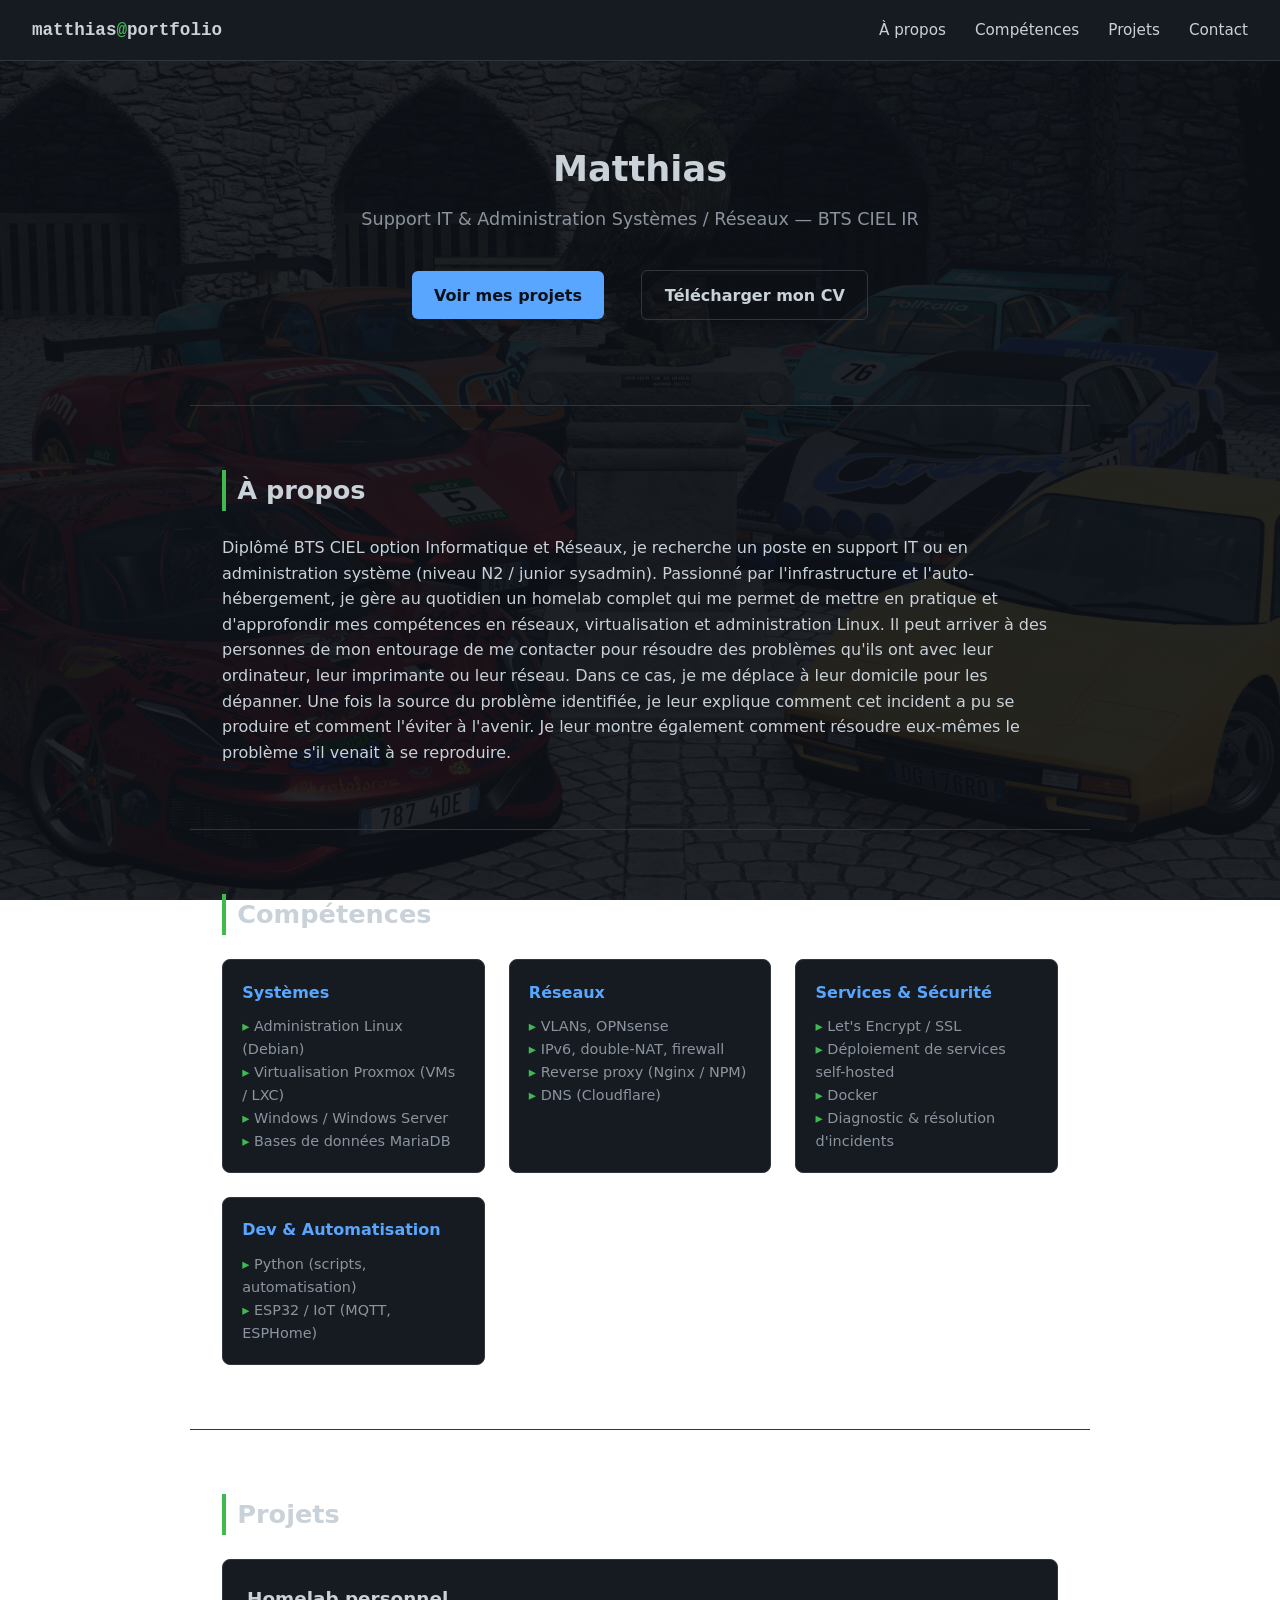
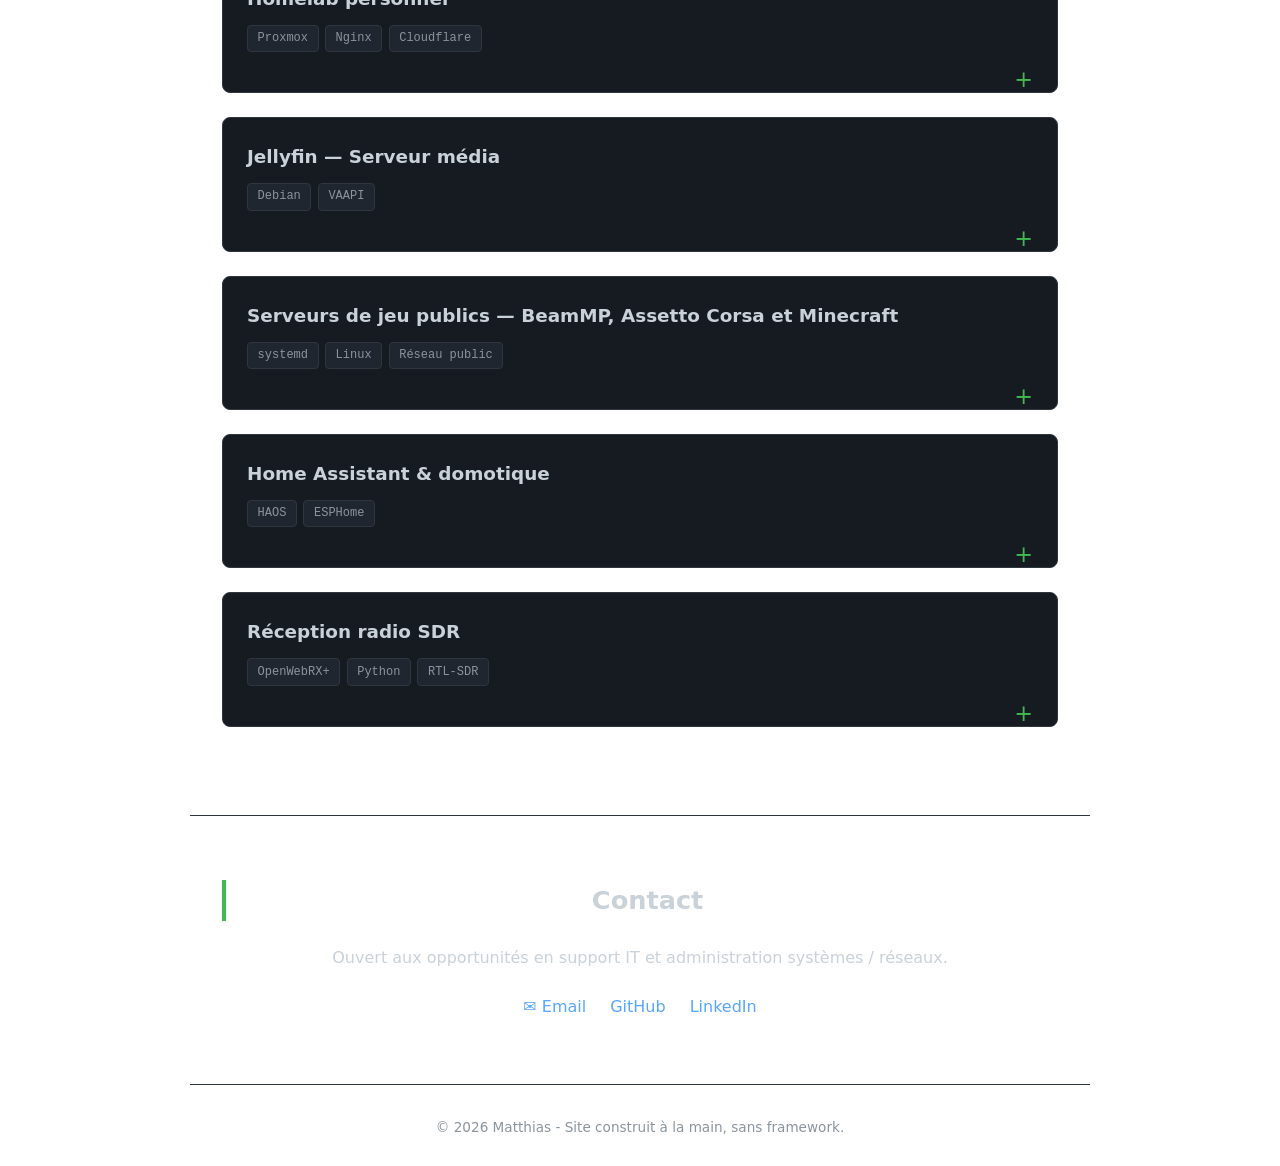
==== index.html @ 05b45f0a "correction et précision" ====
<!DOCTYPE html>
<html lang="fr">
<head>
<meta charset="UTF-8">
<meta name="viewport" content="width=device-width, initial-scale=1.0">
<title>Matthias — Support IT / Administration Systèmes & Réseaux</title>
<!--Lien vers fichier CSS-->
<link rel="stylesheet" href="style.css">
</head>
<body>

<header>
  <div class="logo">matthias<span>@</span>portfolio</div>
  <nav>
    <a href="#about">À propos</a>
    <a href="#skills">Compétences</a>
    <a href="#projects">Projets</a>
    <a href="#contact">Contact</a>
  </nav>
</header>

<section id="hero">
  <h1>Matthias</h1>
  <p class="tagline">Support IT & Administration Systèmes / Réseaux — BTS CIEL IR</p>
  <a href="#projects" class="btn">Voir mes projets</a>
  <a href="CV_Matthias_JEAN_internet.pdf" class="btn secondary">Télécharger mon CV</a>
</section>

<section id="about">
  <h2>À propos</h2>
  <p>
    Diplômé BTS CIEL option Informatique et Réseaux, je recherche un poste en support IT
    ou en administration système (niveau N2 / junior sysadmin). Passionné par l'infrastructure
    et l'auto-hébergement, je gère au quotidien un homelab complet qui me permet de mettre en
    pratique et d'approfondir mes compétences en réseaux, virtualisation et administration Linux.
    Il peut arriver à des personnes de mon entourage de me contacter pour résoudre des problèmes qu'ils ont avec leur ordinateur, leur imprimante ou leur réseau. 
    Dans ce cas, je me déplace à leur domicile pour les dépanner. Une fois la source du problème identifiée, je leur explique comment cet incident a pu se produire et comment l'éviter à l'avenir. Je leur montre également comment résoudre eux-mêmes le problème s'il venait à se reproduire.
  </p>
</section>

<section id="skills">
  <h2>Compétences</h2>
  <div class="skills-grid">
    <div class="skill-card">
      <h3>Systèmes</h3>
      <ul>
        <li>Administration Linux (Debian)</li>
        <li>Virtualisation Proxmox (VMs / LXC)</li>
        <li>Windows / Windows Server</li>
        <li>Bases de données MariaDB</li>
      </ul>
    </div>
    <div class="skill-card">
      <h3>Réseaux</h3>
      <ul>
        <li>VLANs, OPNsense</li>
        <li>IPv6, double-NAT, firewall</li>
        <li>Reverse proxy (Nginx / NPM)</li>
        <li>DNS (Cloudflare)</li>
      </ul>
    </div>
    <div class="skill-card">
      <h3>Services & Sécurité</h3>
      <ul>
        <li>Let's Encrypt / SSL</li>
        <li>Déploiement de services self-hosted</li>
        <li>Docker</li>
        <li>Diagnostic & résolution d'incidents</li>
      </ul>
    </div>
    <div class="skill-card">
      <h3>Dev & Automatisation</h3>
      <ul>
        <li>Python (scripts, automatisation)</li>
        <li>ESP32 / IoT (MQTT, ESPHome)</li>
      </ul>
    </div>
  </div>
</section>

<section id="projects">
  <h2>Projets</h2>

  <details class="project">
    <summary>
      <h3>Homelab personnel</h3>
      <div class="tag-row">
        <span class="tag">Proxmox</span><span class="tag">Nginx</span><span class="tag">Cloudflare</span>
      </div>
    </summary>
    <div class="project-body">
    <p class="desc">
      Infrastructure auto-hébergée sur serveur Proxmox (i7-14700, 64 Go RAM) : une dizaine de services
      (Jellyfin, Nextcloud, Home Assistant et autres) exposés via reverse proxy Nginx avec SSL Let's Encrypt
      via DNS Cloudflare. Réseau segmenté avec OPNsense et VLANs.
    </p>
    <p class="project-more"><strong>En détail :</strong> conception de l'architecture, gestion des VM et conteneurs, supervision des services et maintien des accès sécurisés depuis Internet.</p>
    <a class="project-link" href="homelab.html">Voir la fiche du projet &rarr;</a>
    </div>
  </details>

  <details class="project">
    <summary>
      <h3>Jellyfin — Serveur média</h3>
      <div class="tag-row">
        <span class="tag">Debian</span><span class="tag">VAAPI</span>
      </div>
    </summary>
    <div class="project-body">
    <p class="desc">
      Serveur Jellyfin sur Debian avec transcodage matériel via iGPU Intel (VAAPI) et intégration webhook Discord
    </p>
    <p class="project-more"><strong>En détail :</strong> installation du service, configuration du transcodage matériel et automatisation des notifications lors du lancement des médias.</p>
    <a class="project-link" href="jellyfin.html">Voir la fiche du projet &rarr;</a>
    </div>
  </details>

  <details class="project">
    <summary>
      <h3>Serveurs de jeu publics — BeamMP, Assetto Corsa et Minecraft</h3>
      <div class="tag-row">
        <span class="tag">systemd</span><span class="tag">Linux</span><span class="tag">Réseau public</span>
      </div>
    </summary>
    <div class="project-body">
    <p class="desc">
      Déploiement et administration de serveurs de jeu publics multi-instances (BeamMP, Assetto Corsa et Minecraft Java),
      configurés en services systemd pour un redémarrage et une gestion fiables, avec exposition réseau
      sécurisée depuis le homelab.
      Il peut arriver à des personnes de mon entourage de me contacter pour résoudre des problèmes qu'ils ont avec leur ordinateur, leur imprimante ou leur réseau. 
      Dans ce cas, je viens à domicile les dépannées. Quand je trouve la source du problème, j'essaye leur expliquer comment ça à pu causer cet incident et comment l'éviter à l'avenir. Je leur montre aussi comment faire pour résoudre le problème eux-mêmes si ça se reproduit.
    </p>
    <p class="project-more"><strong>En détail :</strong> séparation des instances, gestion des démarrages et arrêts, ouverture des ports nécessaires et diagnostic des problèmes de connectivité.</p>
    <a class="project-link" href="serveurs-jeu.html">Voir la fiche du projet &rarr;</a>
    </div>
  </details>

  <details class="project">
    <summary>
      <h3>Home Assistant & domotique</h3>
      <div class="tag-row">
        <span class="tag">HAOS</span><span class="tag">ESPHome</span>
      </div>
    </summary>
    <div class="project-body">
    <p class="desc">
      Déploiement d'une VM Home Assistant derrière un reverse proxy, intégration de
      capteurs ESPHome/BME280, et résolution de problèmes réseau liés à un environnement IPv6-only.
    </p>
    <p class="project-more"><strong>En détail :</strong> mise en réseau des capteurs, collecte des mesures, exposition HTTPS et recherche de solutions adaptées aux contraintes IPv6.</p>
    <a class="project-link" href="home-assistant.html">Voir la fiche du projet &rarr;</a>
    </div>
  </details>

  <details class="project">
    <summary>
      <h3>Réception radio SDR</h3>
      <div class="tag-row">
        <span class="tag">OpenWebRX+</span><span class="tag">Python</span><span class="tag">RTL-SDR</span>
      </div>
    </summary>
    <div class="project-body">
    <p class="desc">
      Station de réception SDR (SDRplay RSPdx, Nooelec NESDR) avec plusieurs profils configurés (DAB+, AIS,
      aviation, NOAA...).
    </p>
    <p class="project-more"><strong>En détail :</strong> configuration des récepteurs et des profils d'écoute, déploiement d'une interface web et automatisation de tâches avec Python.</p>
    <a class="project-link" href="sdr.html">Voir la fiche du projet &rarr;</a>
    </div>
  </details>

</section>

<section id="contact">
  <h2>Contact</h2>
  <p>Ouvert aux opportunités en support IT et administration systèmes / réseaux.</p>
  <div class="contact-links">
    <a href="mailto:matthias.jean2709@gmail.com">✉️ Email</a>
    <a href="https://github.com/MATTHIAS2709" target="_blank">GitHub</a>
    <a href="https://www.linkedin.com/in/matthias-jean-a27a2220b/" target="_blank">LinkedIn</a>
  </div>
</section>

<footer>
  © 2026 Matthias - Site construit à la main, sans framework.
</footer>

</body>
</html>
---- style.css ----
:root {
  --bg: #0d1117;
  --bg-alt: #161b22;
  --border: #30363d;
  --text: #c9d1d9;
  --text-dim: #8b949e;
  --accent: #58a6ff;
  --accent-2: #3fb950;
}

* { margin: 0; padding: 0; box-sizing: border-box; }

body {
  background:
    linear-gradient(rgba(13, 17, 23, 0.9), rgba(13, 17, 23, 0.9)),
    url("background.jpeg");
  background-size: cover;
  background-position: center center;
  background-repeat: no-repeat;
  background-attachment: fixed;
  color: var(--text);
  font-family: "Segoe UI", system-ui, -apple-system, sans-serif;
  line-height: 1.6;
}

a { color: var(--accent); text-decoration: none; }
a:hover { text-decoration: underline; }

header {
  background: var(--bg-alt);
  border-bottom: 1px solid var(--border);
  padding: 1rem 2rem;
  position: sticky;
  top: 0;
  display: flex;
  justify-content: space-between;
  align-items: center;
  z-index: 10;
}

header .logo { font-weight: 700; font-family: monospace; font-size: 1.1rem; }
header .logo span { color: var(--accent-2); }

nav a {
  color: var(--text);
  margin-left: 1.5rem;
  font-size: 0.95rem;
}
nav a:hover { color: var(--accent); text-decoration: none; }

section {
  max-width: 900px;
  margin: 0 auto;
  padding: 4rem 2rem;
  border-bottom: 1px solid var(--border);
}

#hero {
  text-align: center;
  padding-top: 5rem;
  padding-bottom: 5rem;
}

#hero h1 {
  font-size: 2.2rem;
  margin-bottom: 0.5rem;
}

#hero p.tagline {
  color: var(--text-dim);
  font-size: 1.1rem;
  margin-bottom: 2rem;
}

.btn {
  display: inline-block;
  background: var(--accent);
  color: #0d1117;
  padding: 0.7rem 1.4rem;
  border-radius: 6px;
  font-weight: 600;
  margin: 0.3rem 1rem;
}
.btn:hover { text-decoration: none; opacity: 0.85; }
.btn.secondary {
  background: transparent;
  border: 1px solid var(--border);
  color: var(--text);
}

h2 {
  font-size: 1.6rem;
  margin-bottom: 1.5rem;
  border-left: 4px solid var(--accent-2);
  padding-left: 0.7rem;
}

.skills-grid {
  display: grid;
  grid-template-columns: repeat(auto-fit, minmax(220px, 1fr));
  gap: 1.5rem;
}

.skill-card {
  background: var(--bg-alt);
  border: 1px solid var(--border);
  border-radius: 8px;
  padding: 1.2rem;
}

.skill-card h3 {
  font-size: 1rem;
  color: var(--accent);
  margin-bottom: 0.6rem;
}

.skill-card ul {
  list-style: none;
  font-size: 0.9rem;
  color: var(--text-dim);
}

.skill-card li::before {
  content: "▸ ";
  color: var(--accent-2);
}

.project {
  display: block;
  width: 100%;
  background: var(--bg-alt);
  border: 1px solid var(--border);
  border-radius: 8px;
  margin-bottom: 1.5rem;
  overflow: hidden;
  transition: border-color 0.2s ease, transform 0.2s ease;
}

.project:hover,
.project[open] {
  border-color: var(--accent);
  transform: translateY(-2px);
}

.project summary {
  cursor: pointer;
  list-style: none;
  padding: 1.5rem;
}

.project summary::-webkit-details-marker {
  display: none;
}

.project summary::after {
  content: "+";
  float: right;
  color: var(--accent-2);
  font-size: 1.4rem;
  line-height: 1;
}

.project[open] summary::after {
  content: "-";
}

.project summary:focus-visible {
  outline: 2px solid var(--accent);
  outline-offset: -3px;
}

.project h3 {
  color: var(--text);
  font-size: 1.15rem;
  margin-bottom: 0.3rem;
}

.project .tag-row {
  margin: 0.6rem 0;
}

.tag {
  display: inline-block;
  background: #1f2630;
  border: 1px solid var(--border);
  color: var(--text-dim);
  font-size: 0.75rem;
  padding: 0.2rem 0.6rem;
  border-radius: 4px;
  margin-right: 0.4rem;
  margin-bottom: 0.4rem;
  font-family: monospace;
}

.project p.desc {
  color: var(--text-dim);
  font-size: 0.95rem;
}

.project-body {
  border-top: 1px solid var(--border);
  padding: 1.2rem 1.5rem 1.5rem;
}

.project-more {
  color: var(--text);
  font-size: 0.9rem;
  margin-top: 0.8rem;
}

.project-link {
  display: inline-block;
  margin-top: 1rem;
  font-size: 0.9rem;
  font-weight: 600;
}

.project-page {
  min-height: calc(100vh - 145px);
}

.back-link {
  display: inline-block;
  margin-bottom: 2rem;
  font-size: 0.9rem;
}

.eyebrow {
  color: var(--accent-2);
  font-family: monospace;
  font-size: 0.85rem;
  text-transform: uppercase;
  letter-spacing: 0.08em;
}

.project-page h1 {
  color: var(--text);
  font-size: 2.4rem;
  line-height: 1.2;
  margin: 0.5rem 0 0.8rem;
}

.project-page .tag-row {
  margin-bottom: 1.5rem;
}

.project-page .lead {
  color: var(--text-dim);
  font-size: 1.15rem;
  max-width: 700px;
}

.project-page-grid {
  display: grid;
  grid-template-columns: minmax(0, 1.4fr) minmax(220px, 0.8fr);
  gap: 2rem;
  margin-top: 3rem;
}

.project-page-grid section {
  padding: 0;
  border: 0;
  margin: 0;
}

.project-page-grid h2 {
  font-size: 1.25rem;
  margin-bottom: 1rem;
}

.project-page-grid p,
.project-page-grid li {
  color: var(--text-dim);
  font-size: 0.95rem;
}

.project-page-grid p + p {
  margin-top: 1rem;
}

.project-page-grid ul {
  list-style: none;
}

.project-page-grid li {
  border-bottom: 1px solid var(--border);
  padding: 0.7rem 0;
}

.project-page-grid li::before {
  content: "▸ ";
  color: var(--accent-2);
}

.project .links {
  margin-top: 0.8rem;
  font-size: 0.9rem;
}

.project-img {
  display: block;
  width: 100%;
  max-height: 320px;
  object-fit: cover;
  border-radius: 6px;
  border: 1px solid var(--border);
  margin-top: 1rem;
}

.project-page .project-img {
  height: auto;
  max-height: none;
  object-fit: contain;
}

#contact {
  text-align: center;
}

#contact .contact-links {
  display: flex;
  justify-content: center;
  gap: 1.5rem;
  margin-top: 1.5rem;
  flex-wrap: wrap;
}

footer {
  text-align: center;
  padding: 2rem;
  color: var(--text-dim);
  font-size: 0.85rem;
}

@media (max-width: 600px) {
  header { flex-direction: column; gap: 0.8rem; }
  nav a { margin: 0 0.6rem; }
  #hero h1 { font-size: 1.6rem; }
  .project-page h1 { font-size: 1.8rem; }
  .project-page-grid { grid-template-columns: 1fr; gap: 2.5rem; }
}
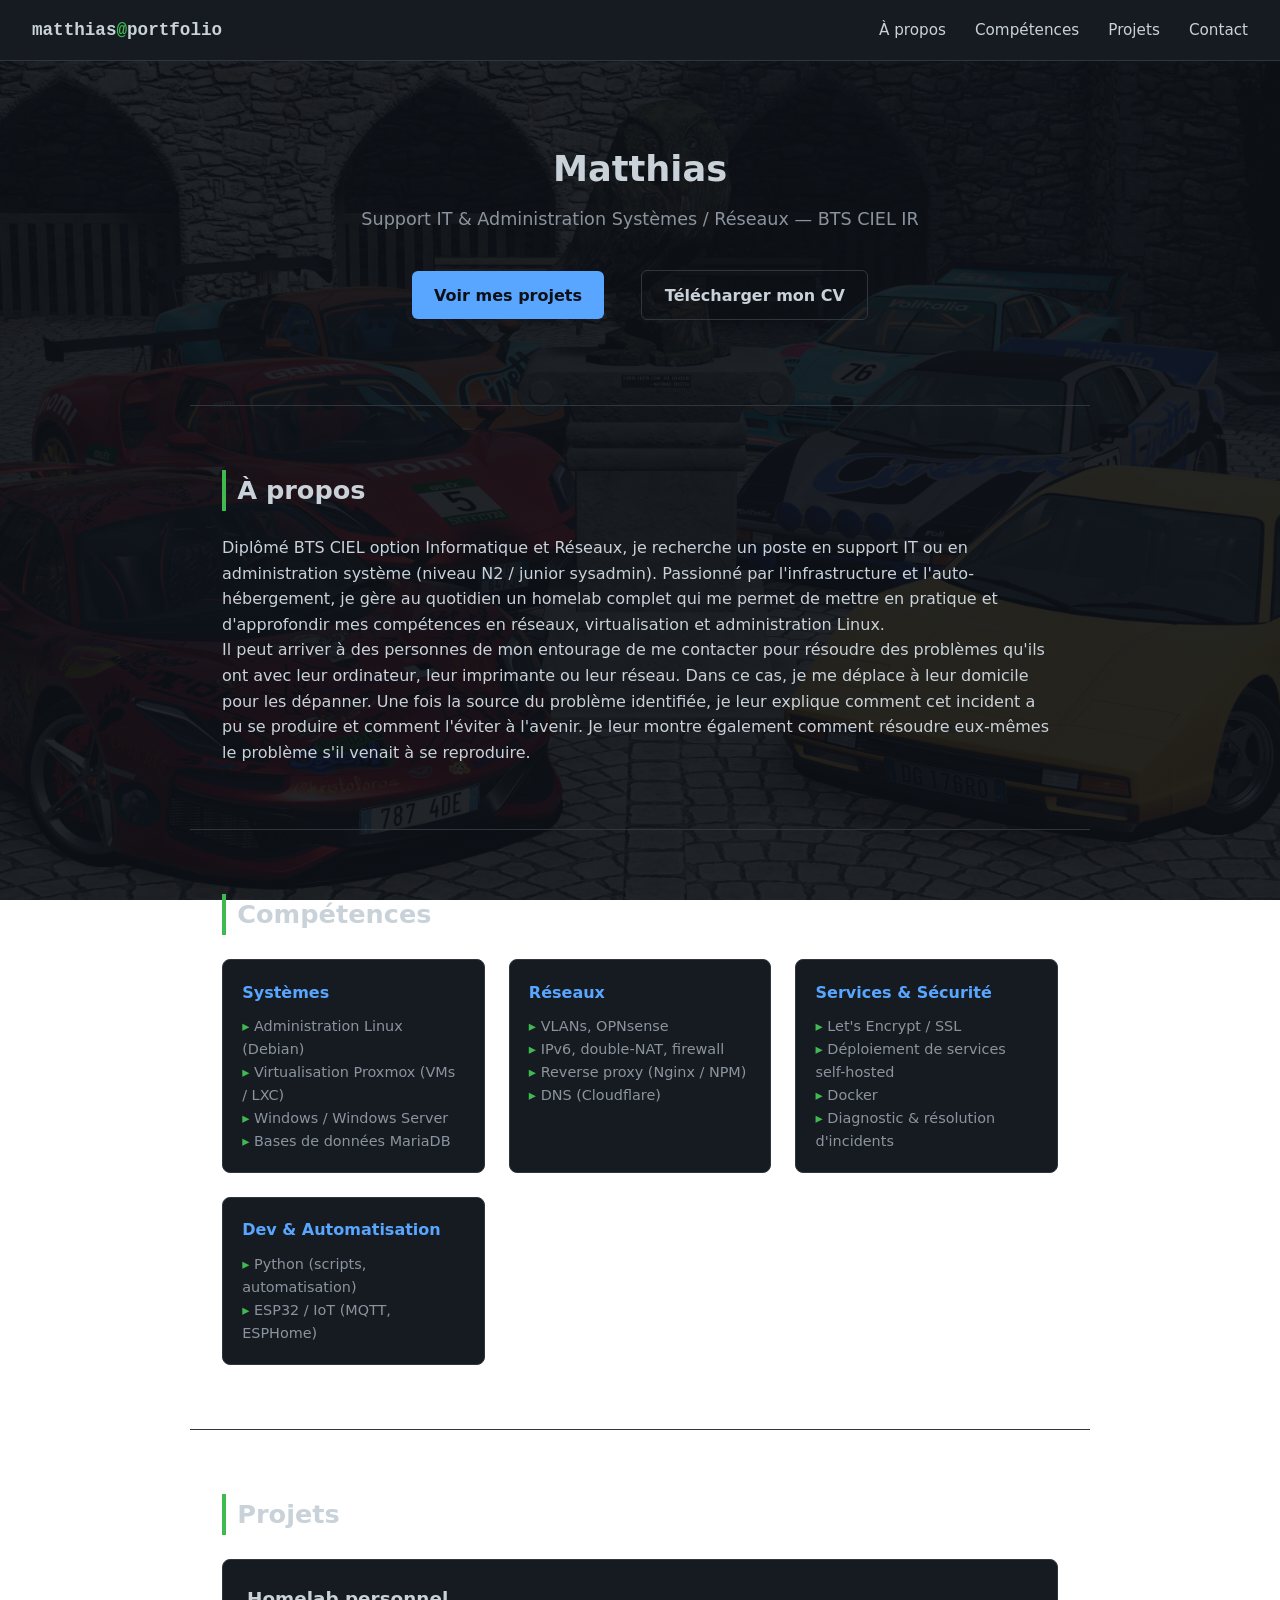
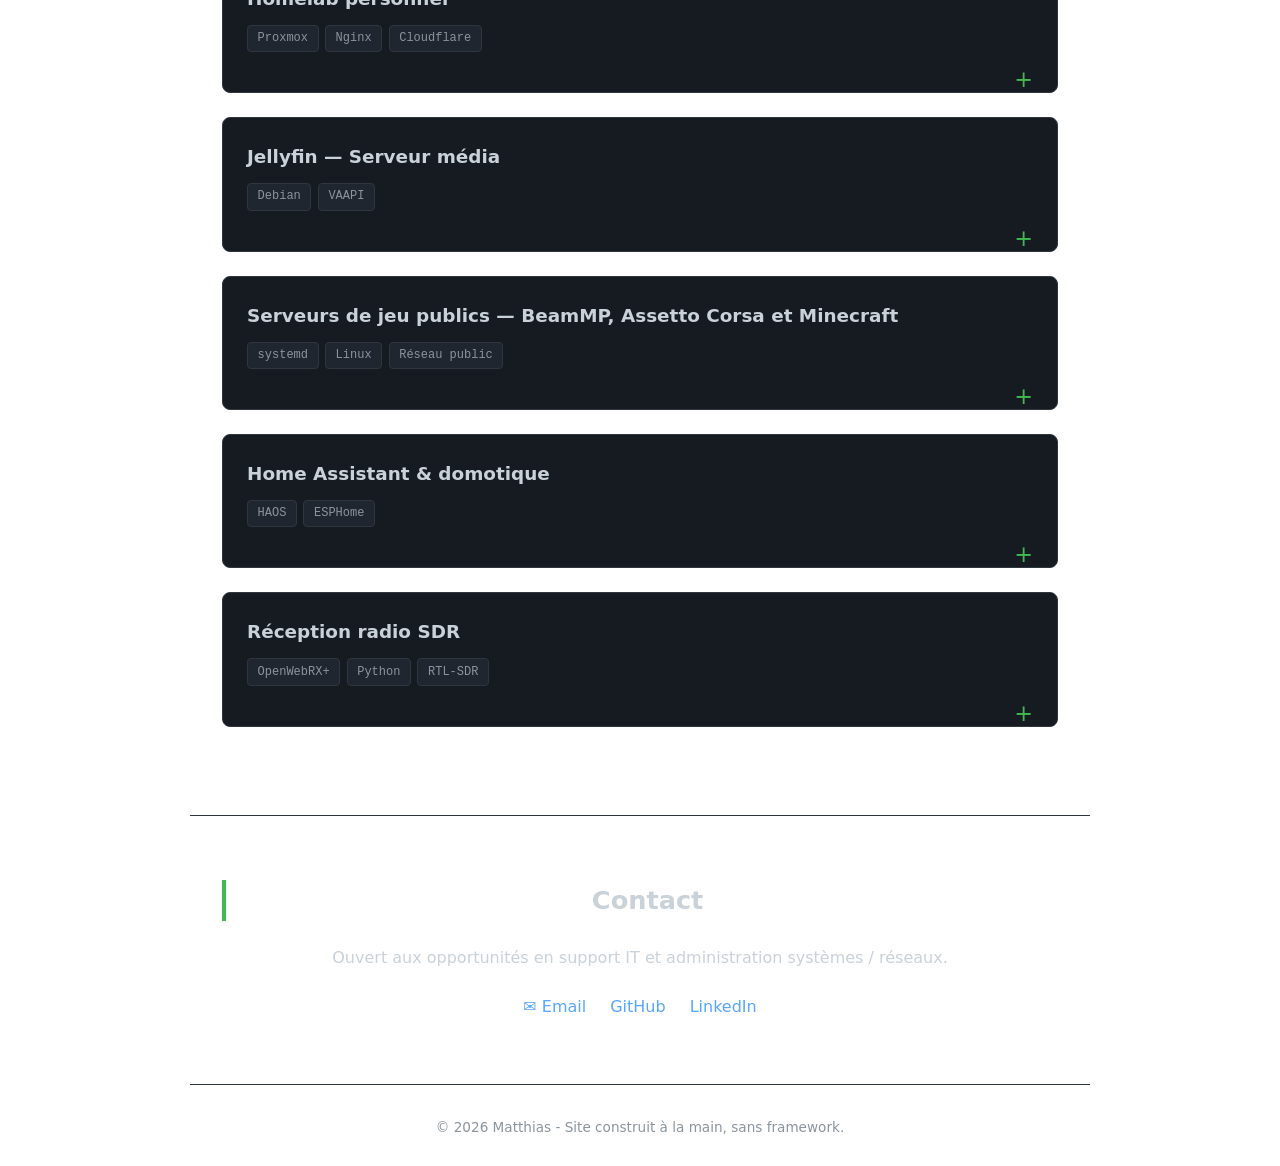
==== commit 8a9c36f9: "saut de ligne" ====
--- a/index.html
+++ b/index.html
@@ -32,10 +32,10 @@
     Diplômé BTS CIEL option Informatique et Réseaux, je recherche un poste en support IT
     ou en administration système (niveau N2 / junior sysadmin). Passionné par l'infrastructure
     et l'auto-hébergement, je gère au quotidien un homelab complet qui me permet de mettre en
-    pratique et d'approfondir mes compétences en réseaux, virtualisation et administration Linux.
+    pratique et d'approfondir mes compétences en réseaux, virtualisation et administration Linux.</p>
+    <p>
     Il peut arriver à des personnes de mon entourage de me contacter pour résoudre des problèmes qu'ils ont avec leur ordinateur, leur imprimante ou leur réseau. 
-    Dans ce cas, je me déplace à leur domicile pour les dépanner. Une fois la source du problème identifiée, je leur explique comment cet incident a pu se produire et comment l'éviter à l'avenir. Je leur montre également comment résoudre eux-mêmes le problème s'il venait à se reproduire.
-  </p>
+    Dans ce cas, je me déplace à leur domicile pour les dépanner. Une fois la source du problème identifiée, je leur explique comment cet incident a pu se produire et comment l'éviter à l'avenir. Je leur montre également comment résoudre eux-mêmes le problème s'il venait à se reproduire.</p>
 </section>
 
 <section id="skills">
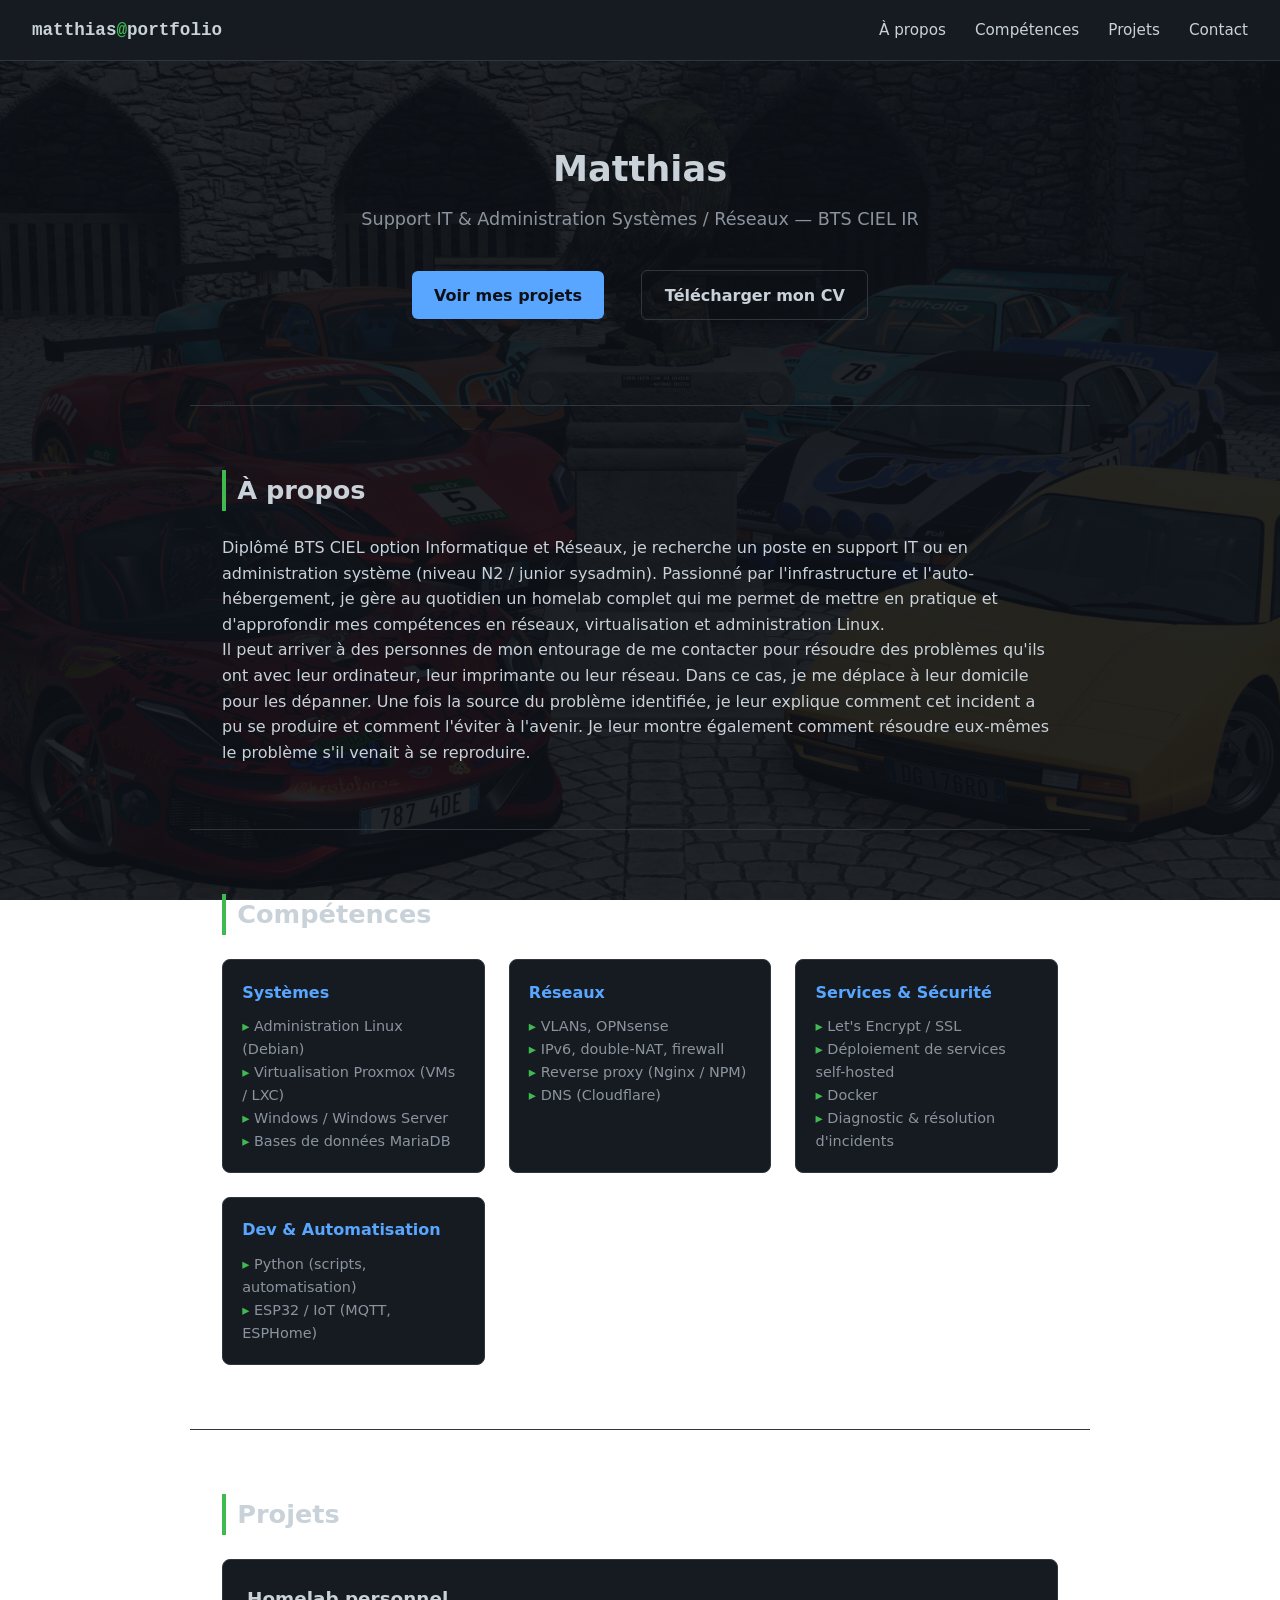
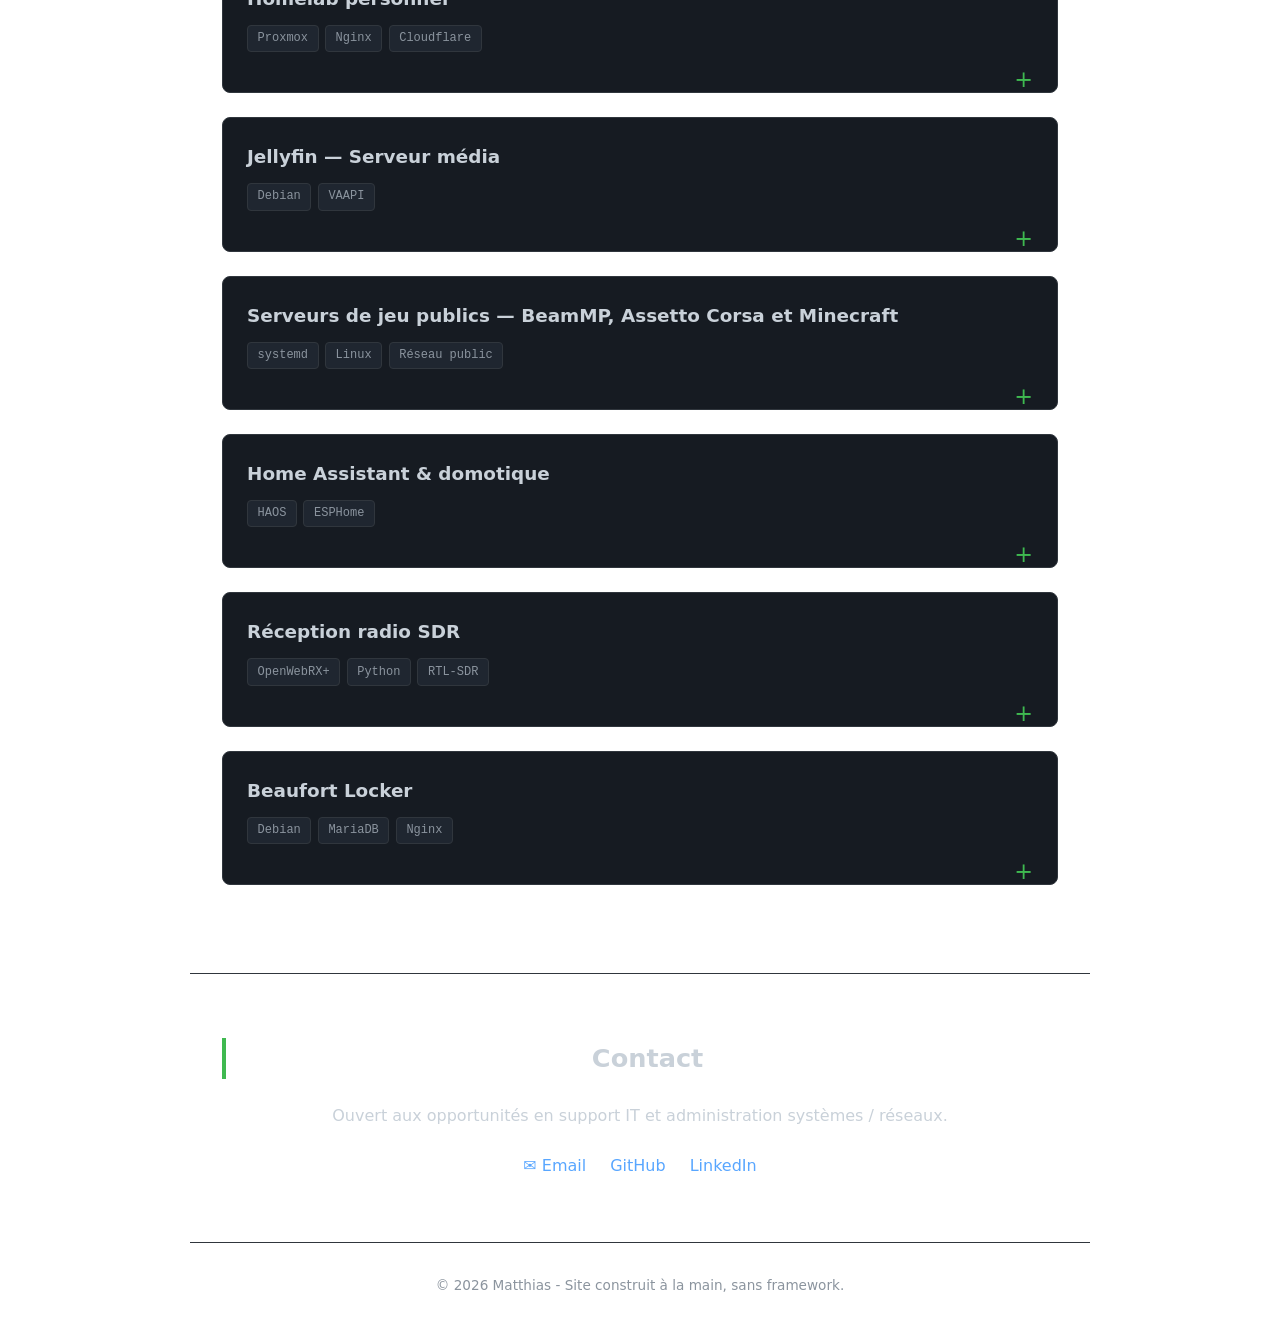
==== commit d14c783f: "intégration beaufort-locker" ====
--- a/index.html
+++ b/index.html
@@ -169,6 +169,21 @@
     </div>
   </details>
 
+  <details class="project">
+    <summary>
+      <h3>Beaufort Locker</h3>
+      <div class="tag-row">
+        <span class="tag">Debian</span><span class="tag">MariaDB</span><span class="tag">Nginx</span>
+      </div>
+    </summary>
+    <div class="project-body">
+    <p class="desc">
+      Une solution type "Amazon Locker" pour la distribution automatique de fromages.
+    </p>
+    <p class="project-more"><strong>En détail :</strong> conception et déploiement de l'infrastructure, intégration des capteurs et de l'interface utilisateur.</p>
+    <a class="project-link" href="beaufort-locker.html">Voir la fiche du projet &rarr;</a>
+    </div>
+
 </section>
 
 <section id="contact">
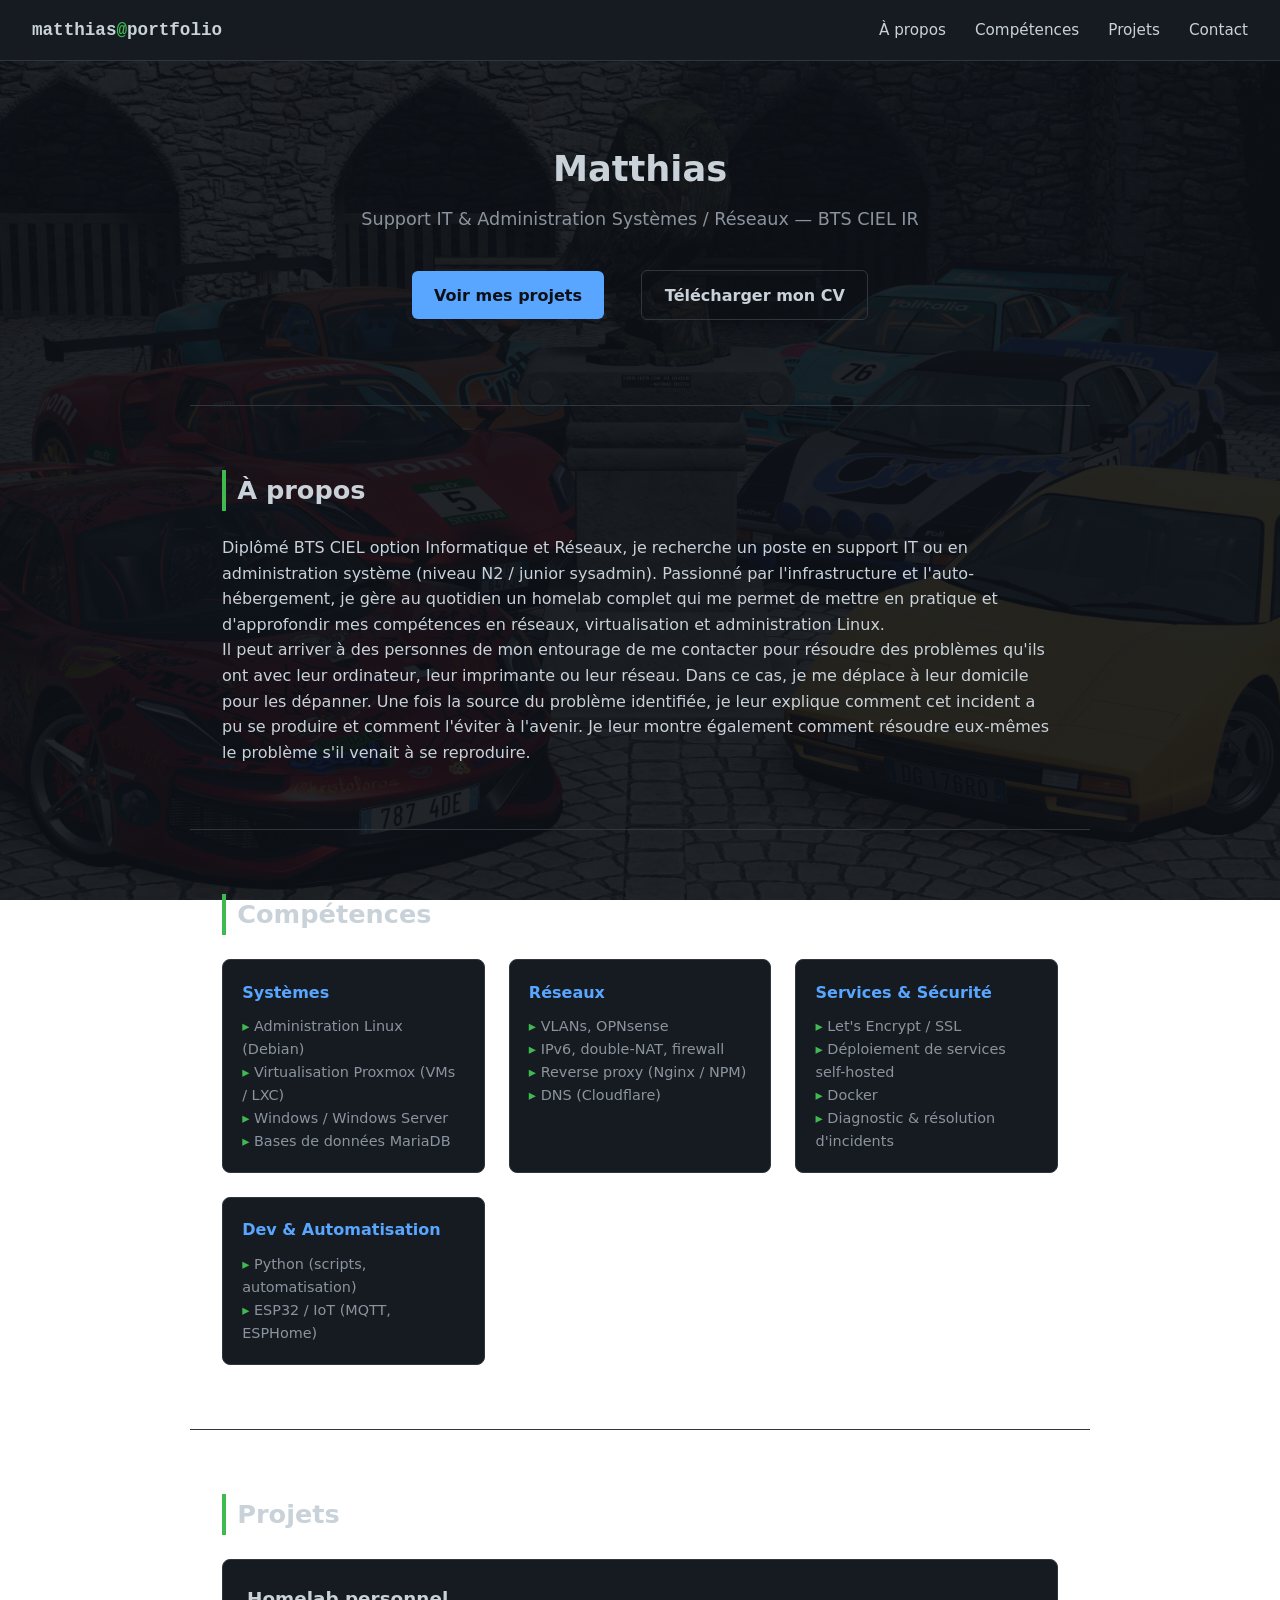
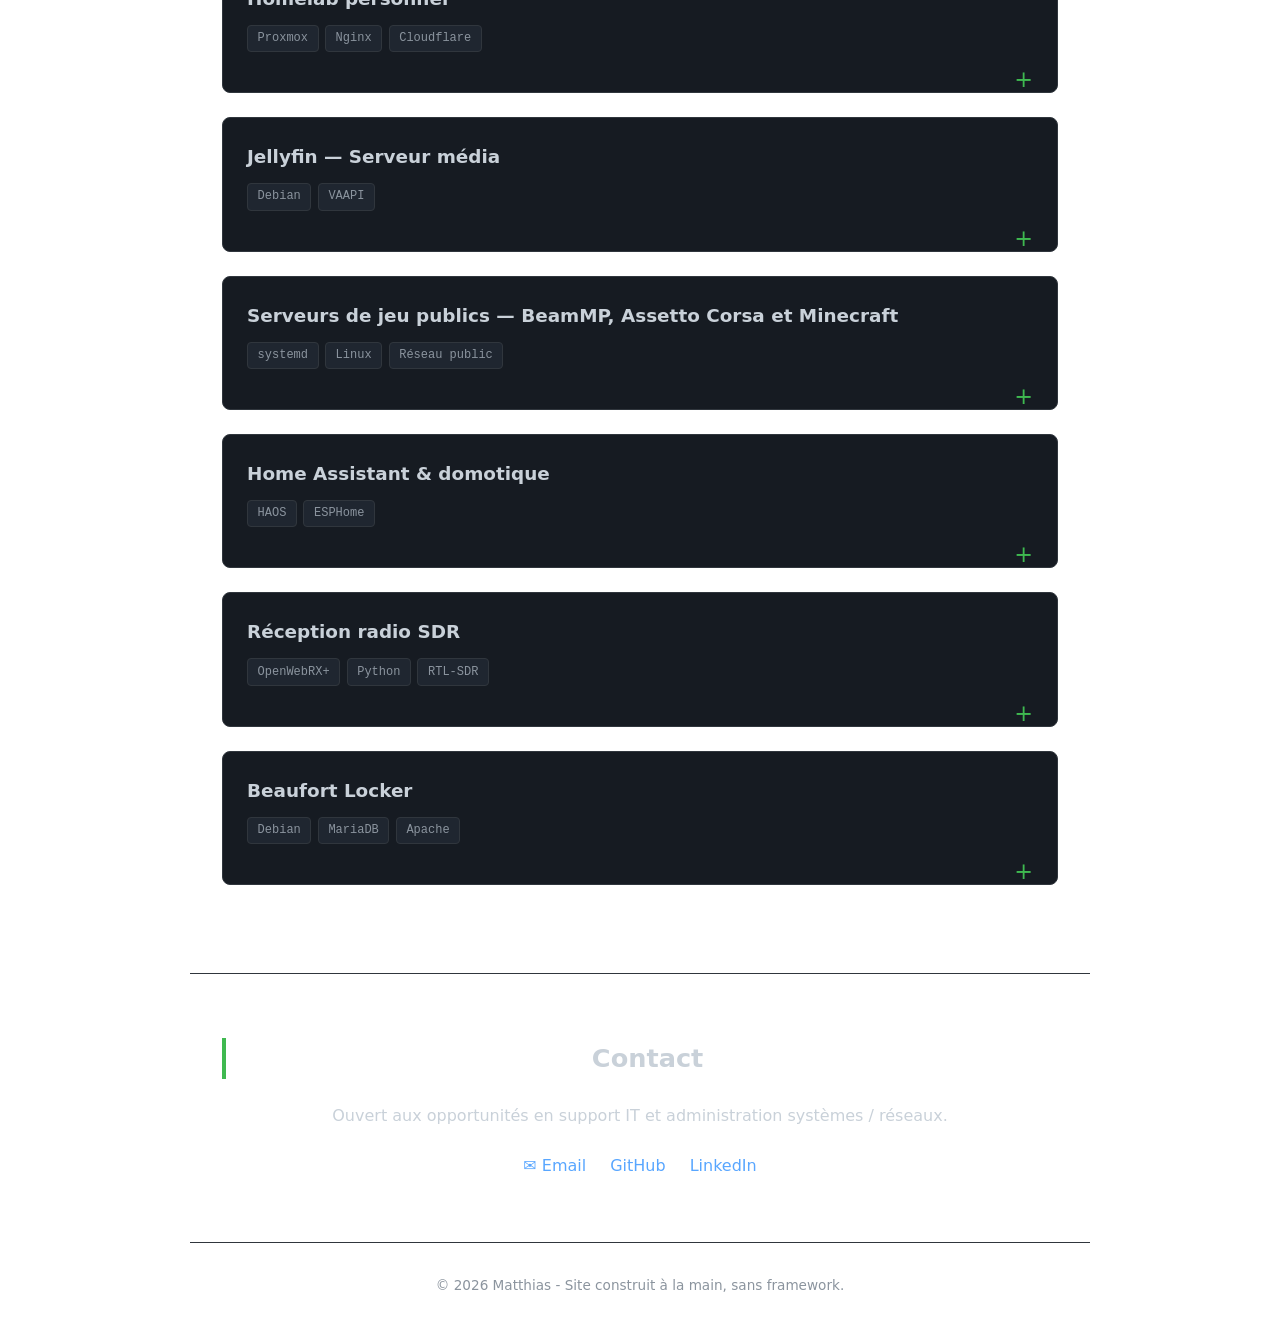
==== commit b4711144: "modification : apache et non nginx" ====
--- a/index.html
+++ b/index.html
@@ -173,7 +173,7 @@
     <summary>
       <h3>Beaufort Locker</h3>
       <div class="tag-row">
-        <span class="tag">Debian</span><span class="tag">MariaDB</span><span class="tag">Nginx</span>
+        <span class="tag">Debian</span><span class="tag">MariaDB</span><span class="tag">Apache</span>
       </div>
     </summary>
     <div class="project-body">
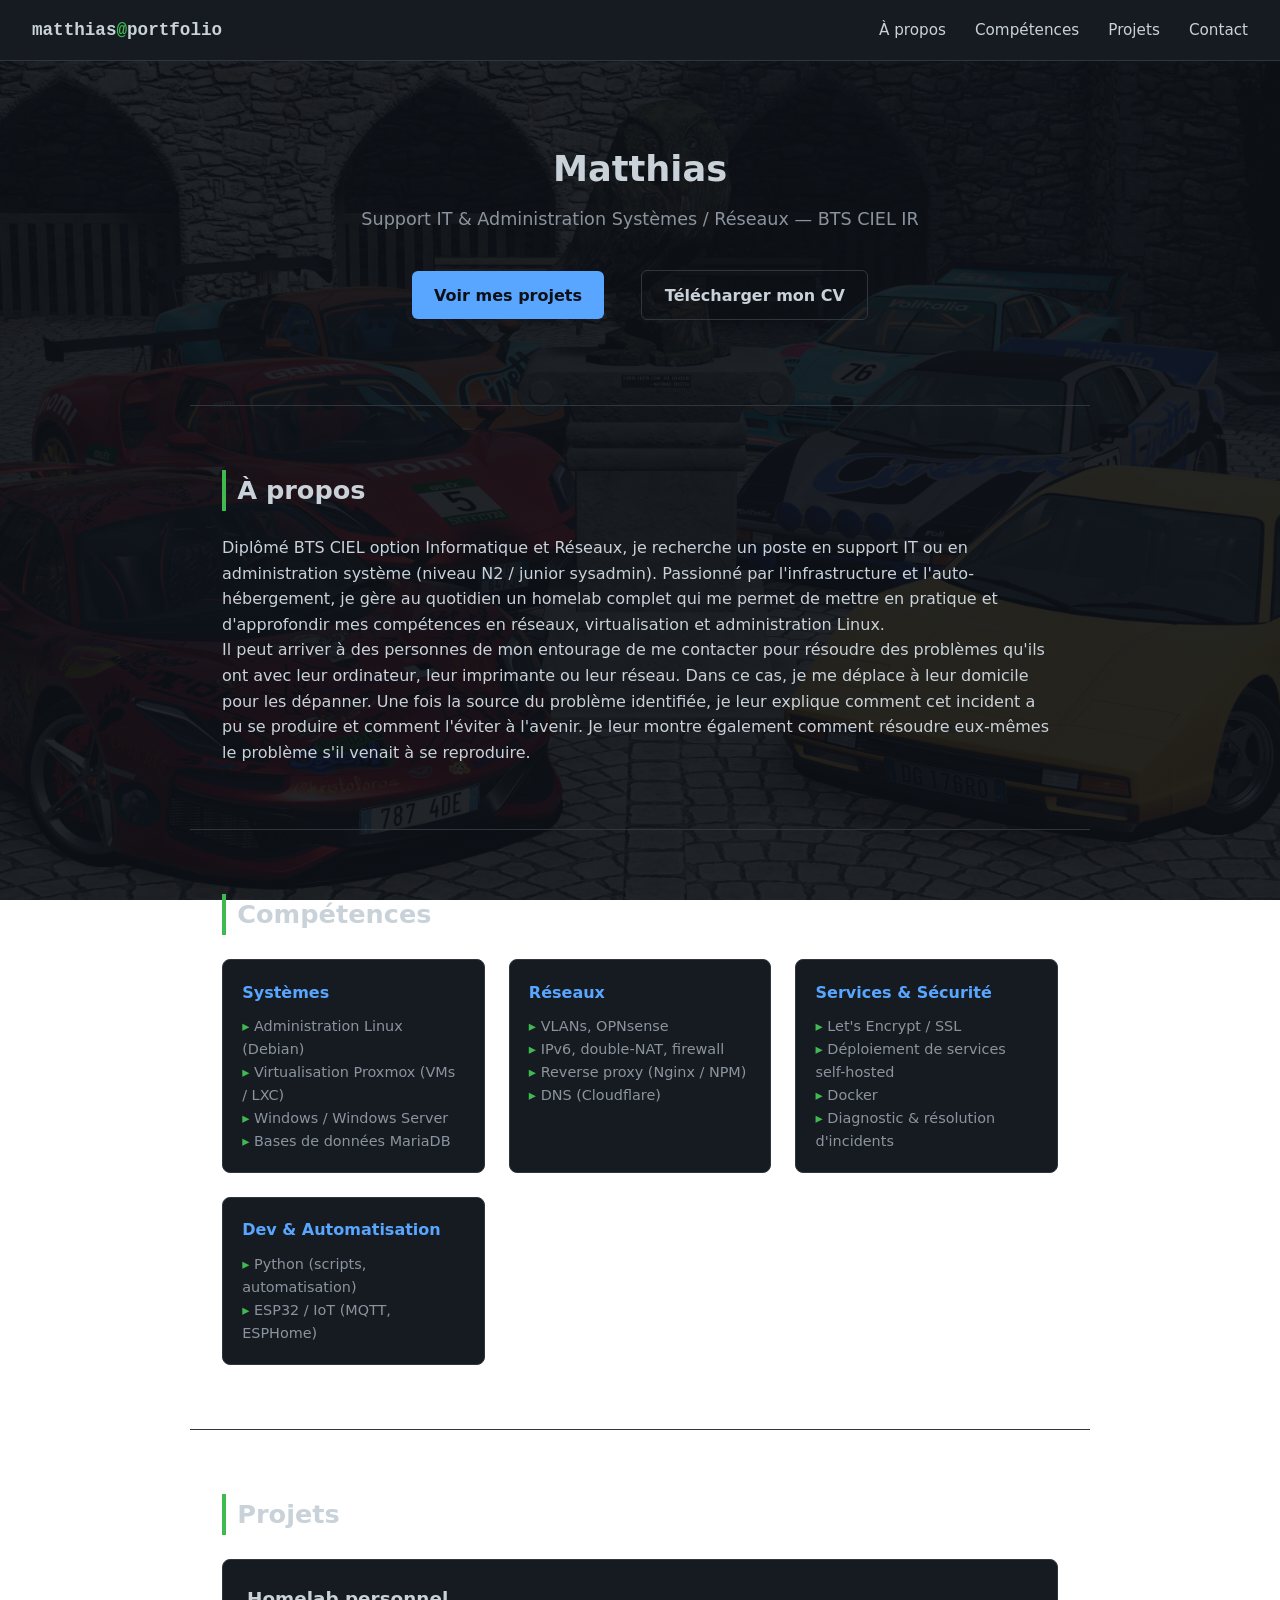
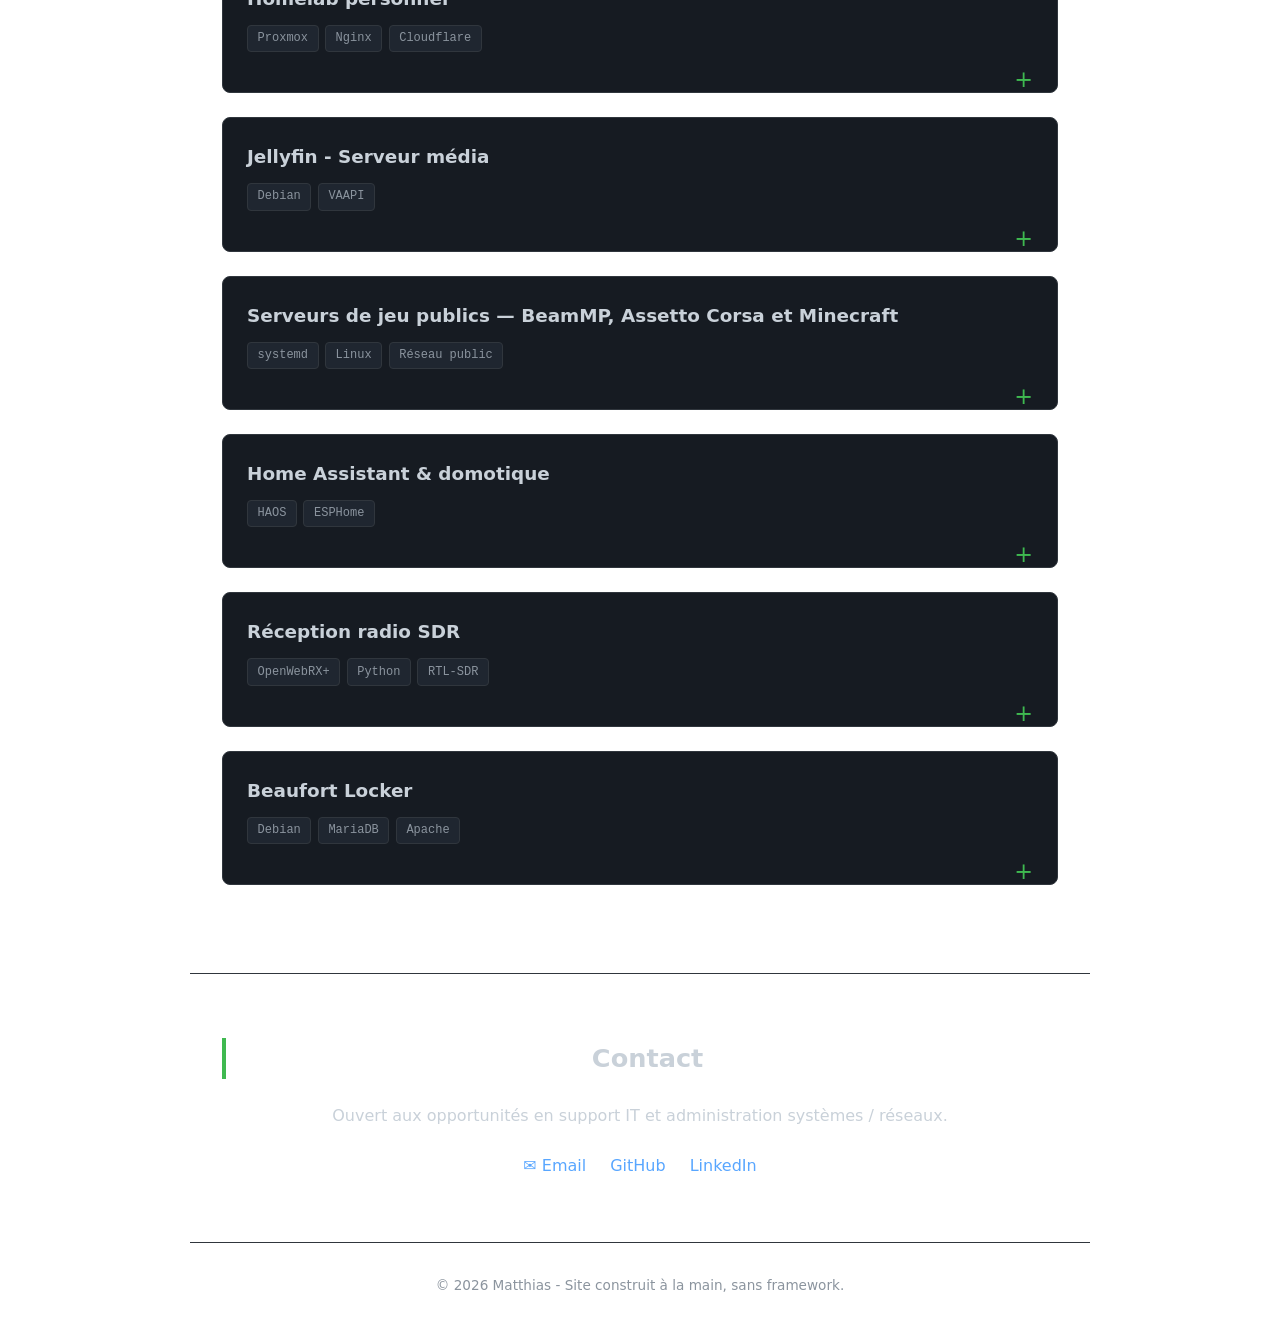
==== commit d1dc4047: "clarification" ====
--- a/index.html
+++ b/index.html
@@ -3,7 +3,7 @@
 <head>
 <meta charset="UTF-8">
 <meta name="viewport" content="width=device-width, initial-scale=1.0">
-<title>Matthias — Support IT / Administration Systèmes & Réseaux</title>
+<title>Matthias - Support IT / Administration Systèmes & Réseaux</title>
 <!--Lien vers fichier CSS-->
 <link rel="stylesheet" href="style.css">
 </head>
@@ -101,7 +101,7 @@
 
   <details class="project">
     <summary>
-      <h3>Jellyfin — Serveur média</h3>
+      <h3>Jellyfin - Serveur média</h3>
       <div class="tag-row">
         <span class="tag">Debian</span><span class="tag">VAAPI</span>
       </div>
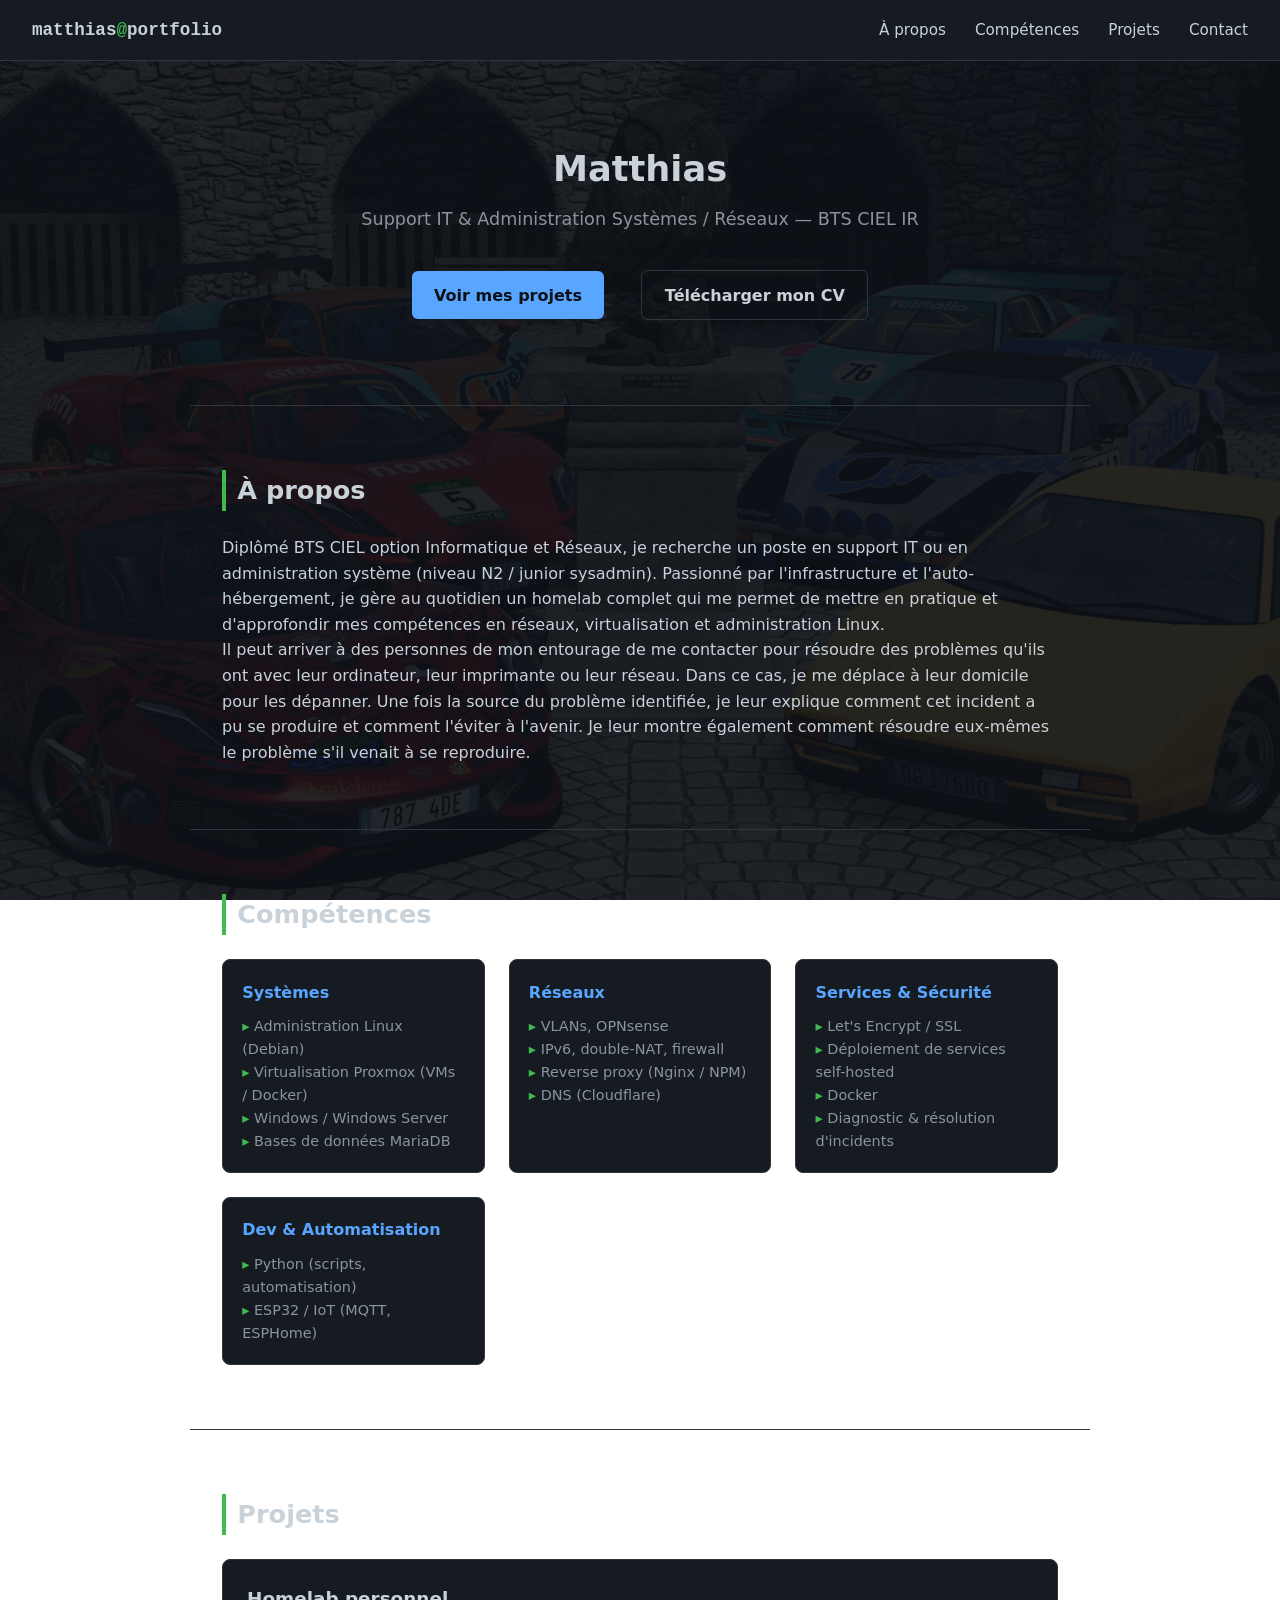
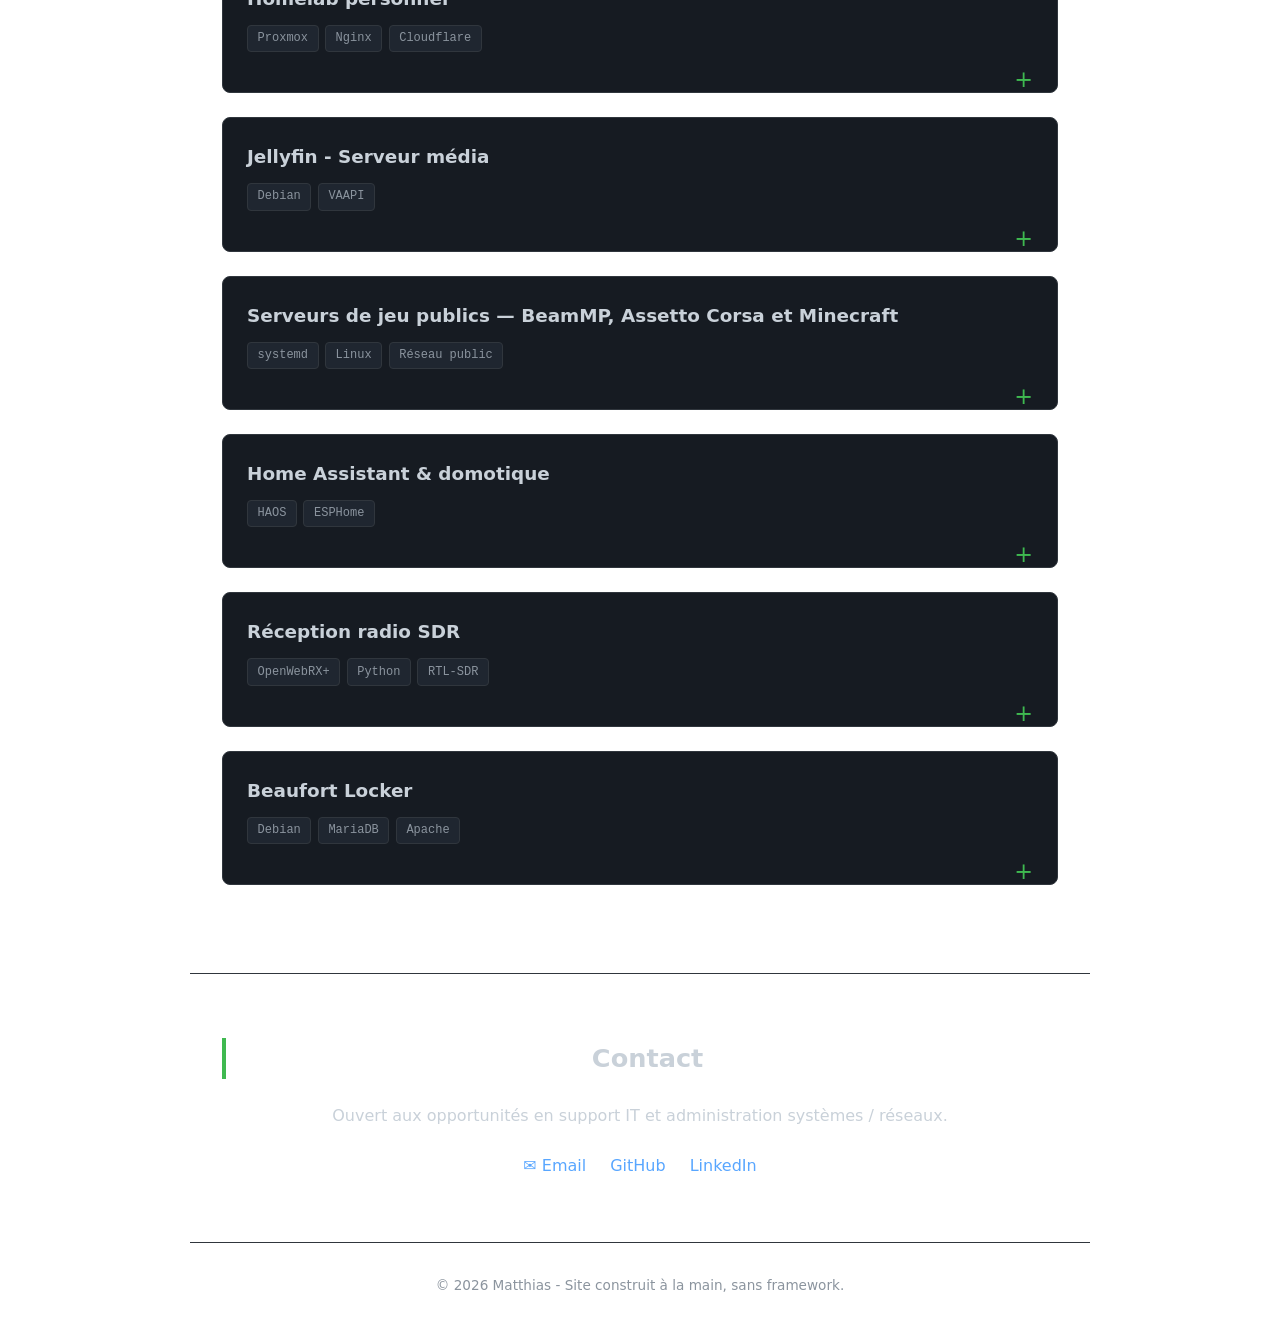
==== commit 0c5103c8: "Update index.html plutôt docker que LXC" ====
--- a/index.html
+++ b/index.html
@@ -45,7 +45,7 @@
       <h3>Systèmes</h3>
       <ul>
         <li>Administration Linux (Debian)</li>
-        <li>Virtualisation Proxmox (VMs / LXC)</li>
+        <li>Virtualisation Proxmox (VMs / Docker)</li>
         <li>Windows / Windows Server</li>
         <li>Bases de données MariaDB</li>
       </ul>
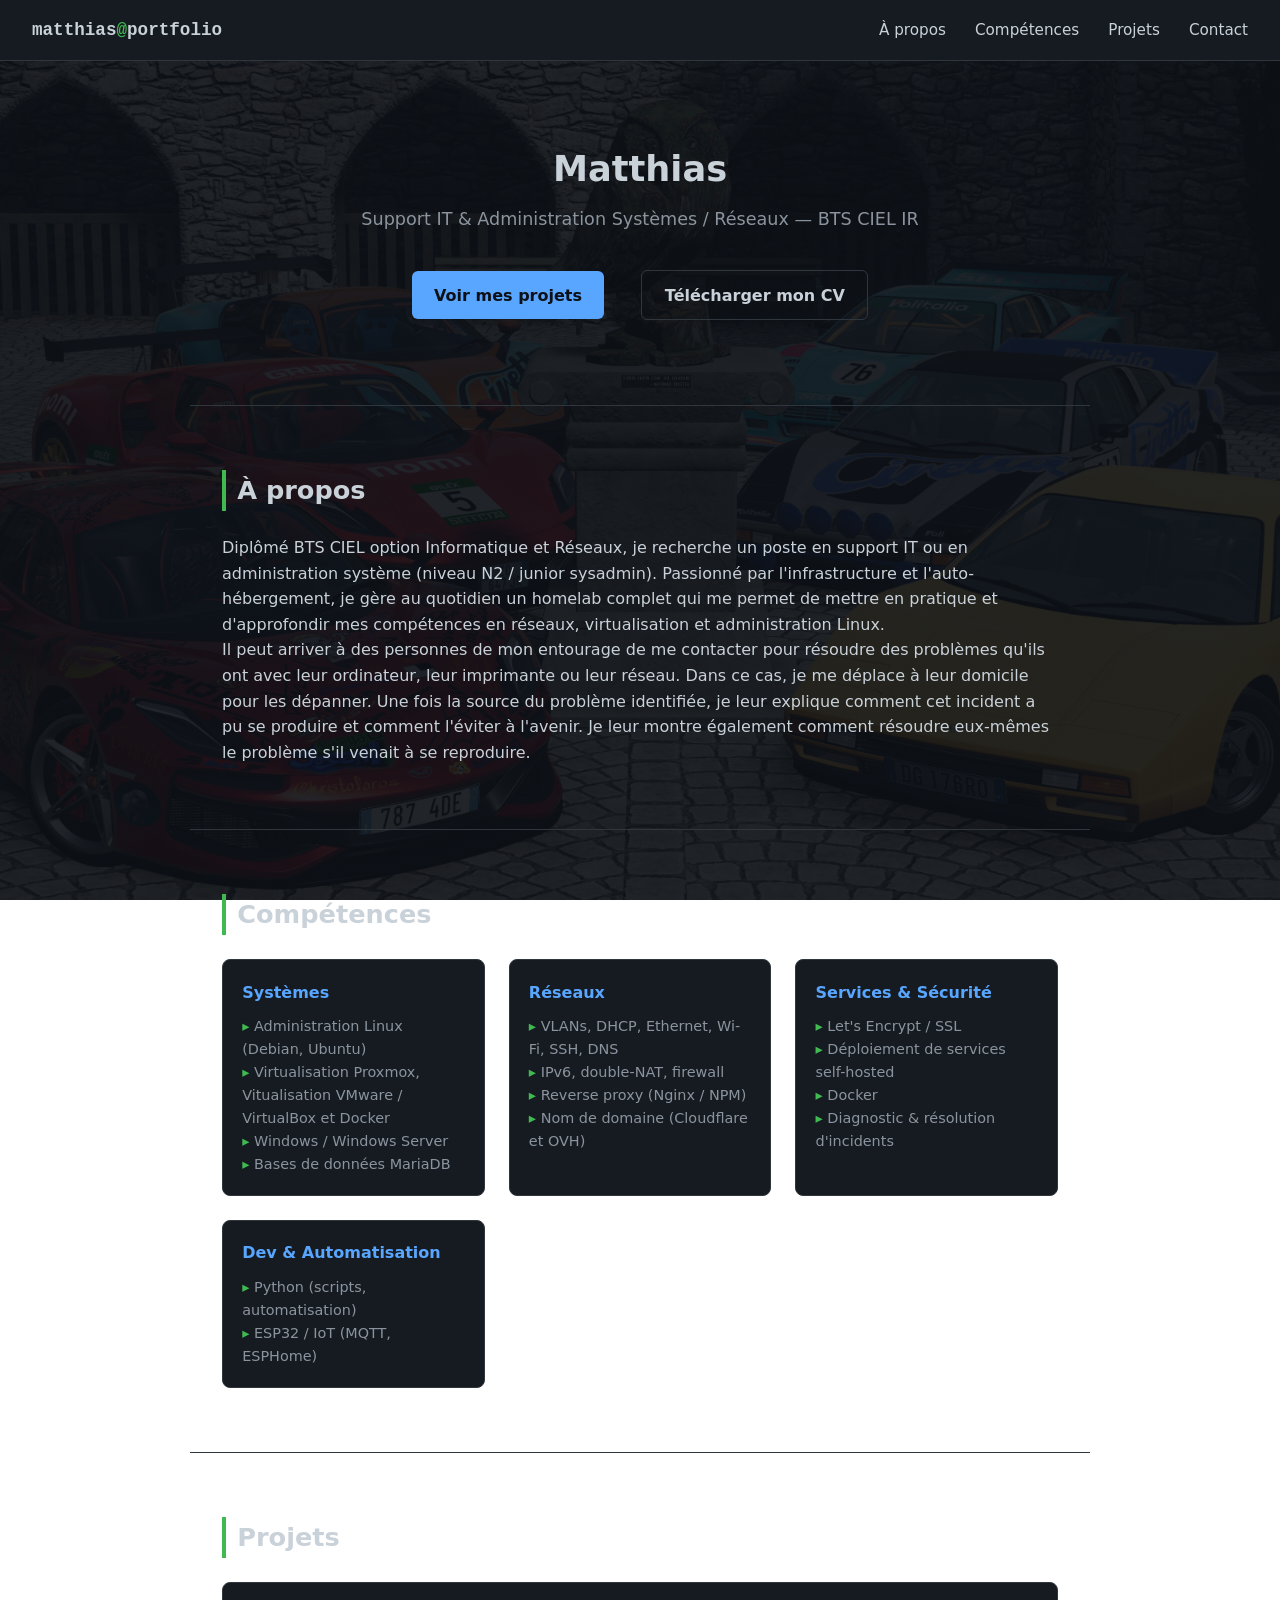
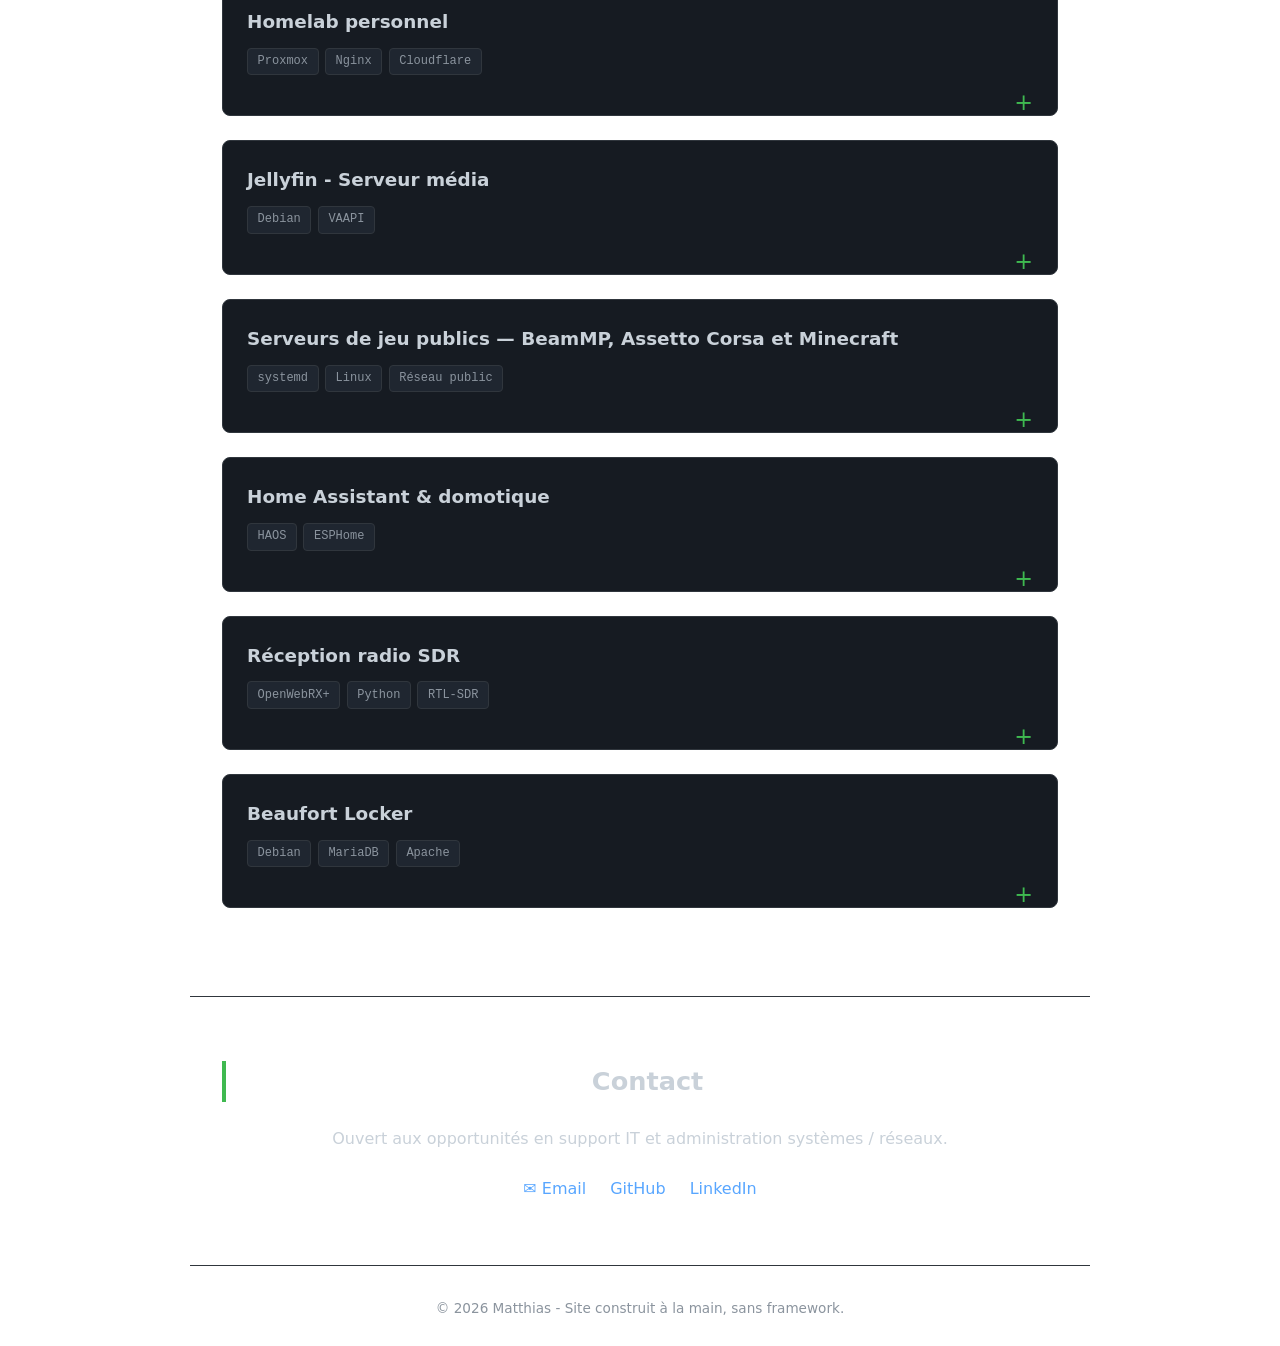
==== commit 7ea5ed87: "Update index.html" ====
--- a/index.html
+++ b/index.html
@@ -44,8 +44,8 @@
     <div class="skill-card">
       <h3>Systèmes</h3>
       <ul>
-        <li>Administration Linux (Debian)</li>
-        <li>Virtualisation Proxmox (VMs / Docker)</li>
+        <li>Administration Linux (Debian, Ubuntu)</li>
+        <li>Virtualisation Proxmox, Vitualisation VMware / VirtualBox et Docker</li>
         <li>Windows / Windows Server</li>
         <li>Bases de données MariaDB</li>
       </ul>
@@ -53,10 +53,10 @@
     <div class="skill-card">
       <h3>Réseaux</h3>
       <ul>
-        <li>VLANs, OPNsense</li>
+        <li>VLANs, DHCP, Ethernet, Wi-Fi, SSH, DNS</li>
         <li>IPv6, double-NAT, firewall</li>
         <li>Reverse proxy (Nginx / NPM)</li>
-        <li>DNS (Cloudflare)</li>
+        <li>Nom de domaine (Cloudflare et OVH)</li>
       </ul>
     </div>
     <div class="skill-card">
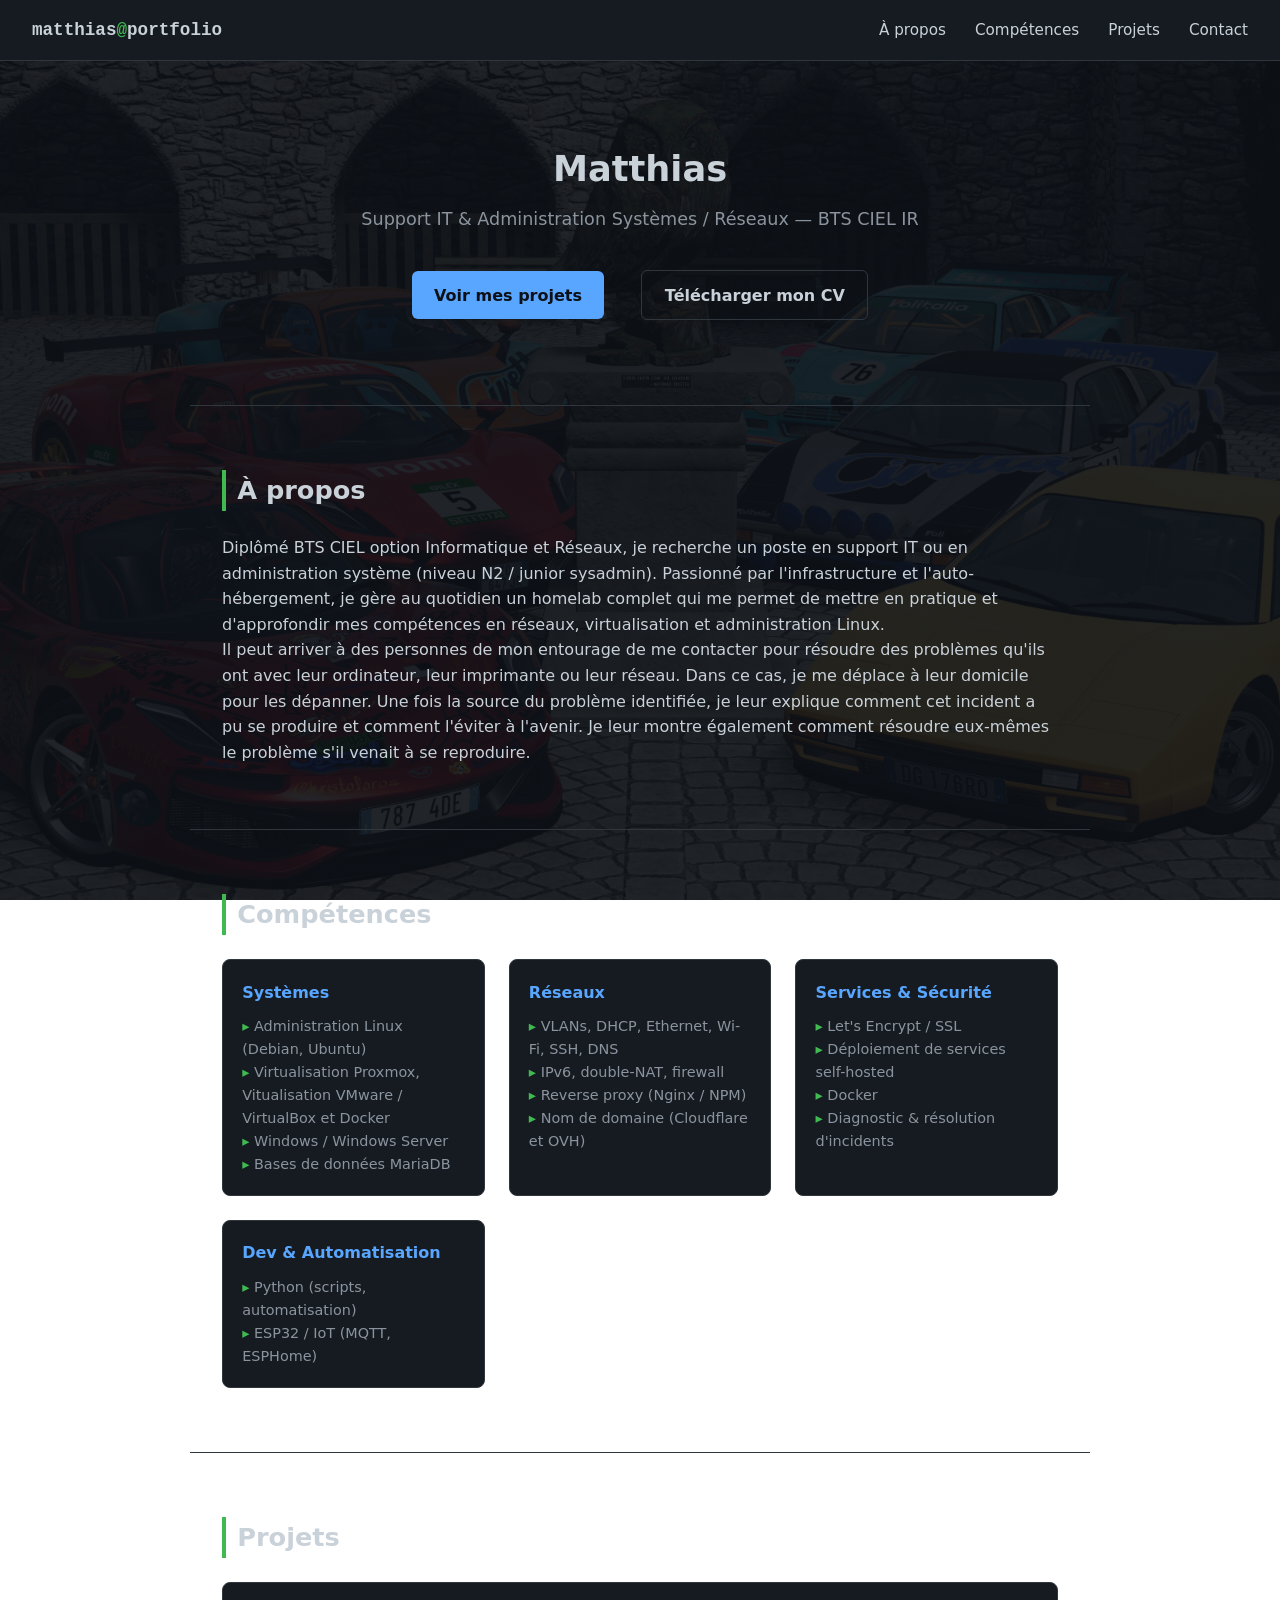
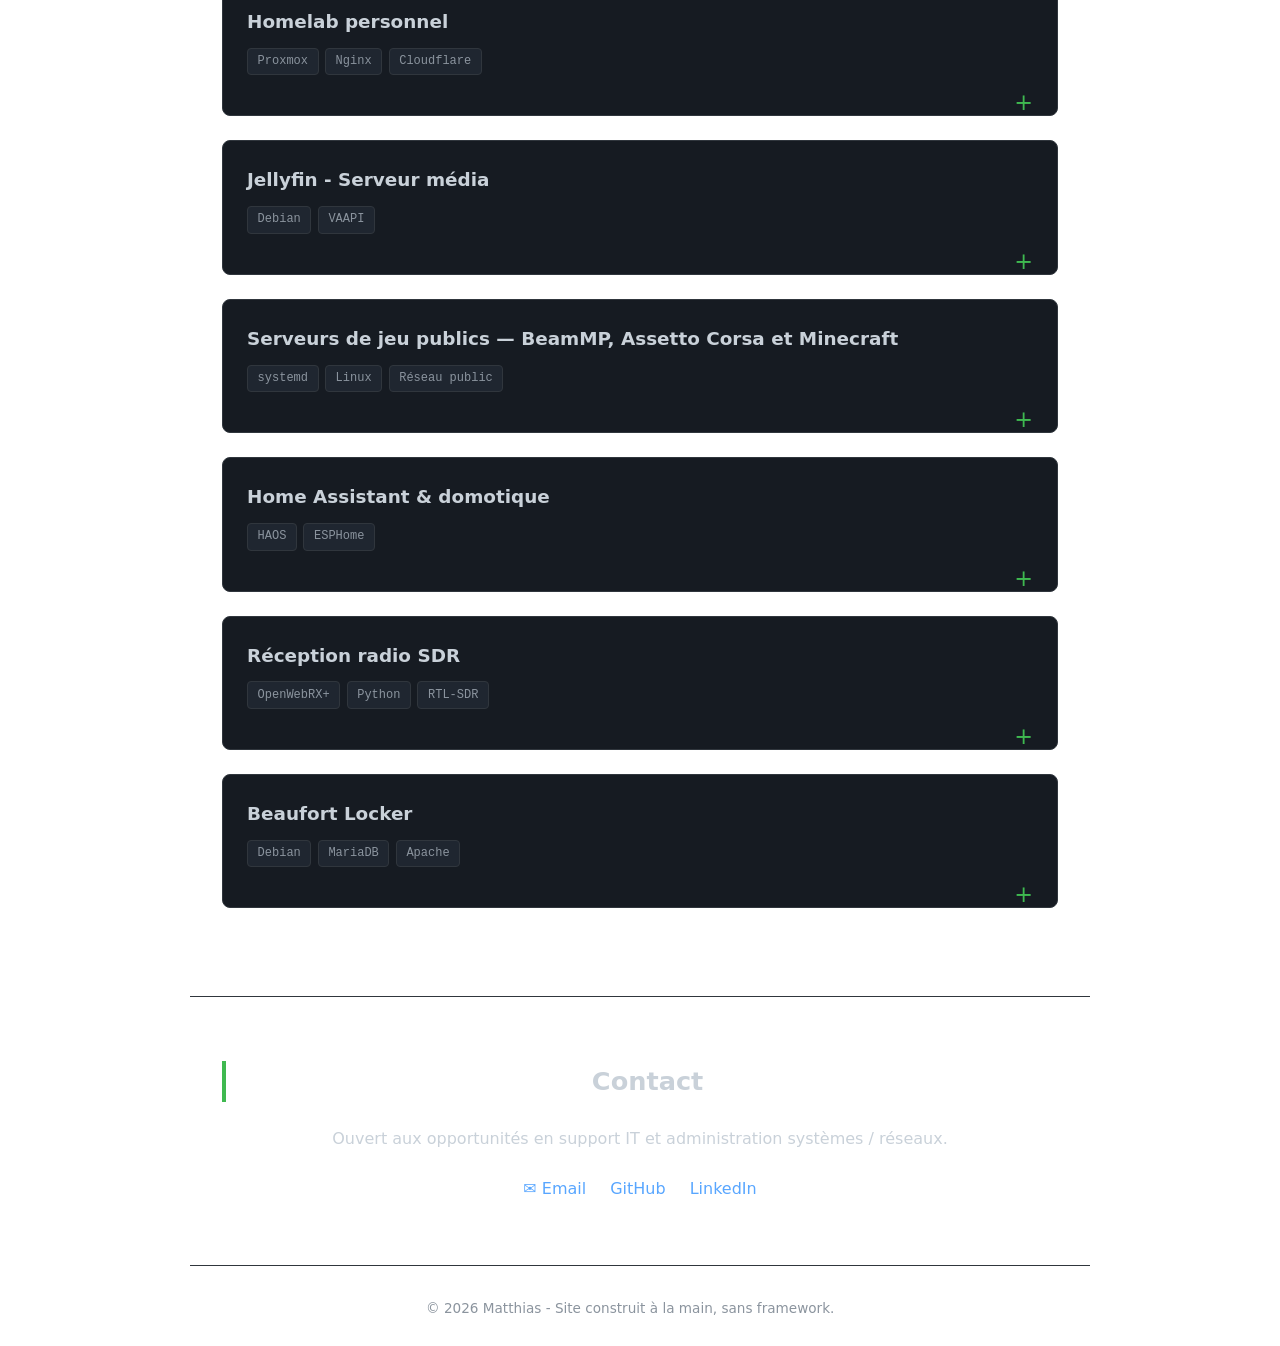
==== commit 534260e9: "??? ???????????????????????????????" ====
--- a/index.html
+++ b/index.html
@@ -197,8 +197,10 @@
 </section>
 
 <footer>
-  © 2026 Matthias - Site construit à la main, sans framework.
+  &copy; 2026 Matthias - Site construit à la main, sans framework.<button class="theme-toggle" aria-label="Changer de theme" title=""></button>
 </footer>
+
+<script src="theme-toggle.js"></script>
 
 </body>
 </html>
--- a/style.css
+++ b/style.css
@@ -338,4 +338,200 @@
   #hero h1 { font-size: 1.6rem; }
   .project-page h1 { font-size: 1.8rem; }
   .project-page-grid { grid-template-columns: 1fr; gap: 2.5rem; }
+}
+/* ============================================================
+   THEME AERO / TECHNOZEN — activé via body.aero-theme
+   Fond sombre conserve, skeuomorphisme "brut" (relief marque,
+   degrades multi-etages, bordures franches, peu de flou)
+   ============================================================ */
+
+body.aero-theme {
+  --bg: #050912;
+  --bg-alt: #0c131e;
+  --border: #1c3a5c;
+  --text: #e4eefa;
+  --text-dim: #93a9c2;
+  --accent: #4fd67a;
+  --accent-2: #29b6f6;
+  --aero-hi: #eaffef;
+  --aero-shadow: #01060c;
+}
+
+body.aero-theme {
+  background:
+    linear-gradient(rgba(5, 9, 18, 0.94), rgba(5, 9, 18, 0.94)),
+    url("background.jpeg");
+  background-size: cover;
+  background-position: center center;
+  background-repeat: no-repeat;
+  background-attachment: fixed;
+}
+
+/* Barre de titre chromee, style Windows Vista/7 */
+body.aero-theme header {
+  background:
+    linear-gradient(180deg, #3a5876 0%, #1c344d 12%, #0e1c2c 50%, #16283c 88%, #0a1522 100%);
+  border-bottom: 2px solid #000;
+  border-top: 1px solid #6f93b5;
+  box-shadow: 0 2px 0 rgba(255, 255, 255, 0.06) inset, 0 4px 10px rgba(0, 0, 0, 0.6);
+}
+
+body.aero-theme header .logo {
+  text-shadow: 0 1px 0 #000, 0 0 6px rgba(41, 182, 246, 0.5);
+}
+body.aero-theme header .logo span { color: var(--accent-2); }
+
+body.aero-theme nav a { text-shadow: 0 1px 0 #000; }
+body.aero-theme nav a:hover { color: var(--aero-hi); }
+
+/* Boutons "bonbon" bombes, degrades francs a paliers, gros highlight */
+body.aero-theme .btn {
+  background: linear-gradient(
+    180deg,
+    #d4ffcf 0%,
+    #8fe58a 8%,
+    #3fb84f 46%,
+    #268a38 50%,
+    #2e9c42 54%,
+    #3fb84f 92%,
+    #a2eea0 100%
+  );
+  color: #062b0c;
+  font-weight: 700;
+  border: 1px solid #185c22;
+  border-radius: 16px;
+  box-shadow:
+    inset 0 1px 0 rgba(255, 255, 255, 0.9),
+    inset 0 -2px 3px rgba(10, 45, 15, 0.5),
+    0 1px 0 #0e3d18,
+    0 5px 0 var(--aero-shadow),
+    0 8px 14px rgba(0, 0, 0, 0.55);
+  text-shadow: 0 1px 0 rgba(255, 255, 255, 0.55);
+  position: relative;
+  overflow: hidden;
+  transition: transform 0.08s ease, box-shadow 0.08s ease;
+}
+body.aero-theme .btn::before {
+  content: "";
+  position: absolute;
+  top: 4%;
+  left: 5%;
+  right: 5%;
+  height: 38%;
+  background: linear-gradient(180deg, rgba(255, 255, 255, 0.95), rgba(255, 255, 255, 0));
+  border-radius: 12px;
+  pointer-events: none;
+}
+body.aero-theme .btn:hover { filter: brightness(1.06); }
+body.aero-theme .btn:active {
+  transform: translateY(4px);
+  box-shadow:
+    inset 0 1px 0 rgba(255, 255, 255, 0.7),
+    inset 0 2px 6px rgba(0, 20, 35, 0.6),
+    0 1px 0 var(--aero-shadow);
+}
+body.aero-theme .btn.secondary {
+  background: linear-gradient(180deg, #2c3f52 0%, #16222e 50%, #0e1720 100%);
+  color: var(--text);
+  border: 1px solid #0a1a28;
+  box-shadow:
+    inset 0 1px 0 rgba(255, 255, 255, 0.18),
+    0 1px 0 #29486a,
+    0 5px 0 var(--aero-shadow),
+    0 8px 14px rgba(0, 0, 0, 0.5);
+}
+
+/* Panneaux "plastique/metal brosse", relief net, pas de flou */
+body.aero-theme .skill-card,
+body.aero-theme .project,
+body.aero-theme .project-page-grid section {
+  background: linear-gradient(180deg, #17293c 0%, #101c2a 60%, #0b141e 100%);
+  border: 1px solid #33587e;
+  border-top-color: #4d7aa8;
+  border-radius: 10px;
+  box-shadow:
+    inset 0 1px 0 rgba(255, 255, 255, 0.15),
+    inset 0 -1px 0 rgba(0, 0, 0, 0.6),
+    0 4px 0 rgba(0, 0, 0, 0.35),
+    0 8px 16px rgba(0, 0, 0, 0.45);
+}
+body.aero-theme .project-page-grid section { padding: 1.2rem 1.4rem; }
+
+body.aero-theme .project:hover,
+body.aero-theme .project[open] {
+  border-color: var(--accent);
+  box-shadow:
+    inset 0 1px 0 rgba(255, 255, 255, 0.2),
+    0 0 0 2px rgba(41, 182, 246, 0.4),
+    0 8px 18px rgba(0, 0, 0, 0.5);
+}
+
+body.aero-theme h2 {
+  border-left: 5px solid var(--accent);
+  text-shadow: 0 1px 0 #000;
+}
+
+body.aero-theme .skill-card h3 { text-shadow: 0 1px 0 #000; }
+
+/* Etiquettes en relief type "bouton de vieux logiciel" */
+body.aero-theme .tag {
+  background: linear-gradient(180deg, #24405c 0%, #16283c 100%);
+  border: 1px solid #3f6a94;
+  border-top-color: #5c8bb8;
+  box-shadow: inset 0 1px 0 rgba(255, 255, 255, 0.25), 0 1px 0 #000;
+  border-radius: 5px;
+  color: var(--text-dim);
+}
+
+body.aero-theme .project-img {
+  border: 2px solid #33587e;
+  box-shadow: inset 0 0 0 1px rgba(0, 0, 0, 0.6), 0 6px 14px rgba(0, 0, 0, 0.5);
+}
+
+body.aero-theme footer {
+  background: linear-gradient(180deg, rgba(9, 14, 22, 0), rgba(6, 10, 17, 0.8));
+  border-top: 1px solid #1c3a5c;
+}
+
+/* Bouton caché de bascule de theme, planque dans le footer */
+.theme-toggle {
+  display: inline-block;
+  width: 10px;
+  height: 10px;
+  margin-left: 0.6rem;
+  border-radius: 50%;
+  background: rgba(255, 255, 255, 0.06);
+  border: 1px solid rgba(255, 255, 255, 0.08);
+  vertical-align: middle;
+  cursor: pointer;
+  padding: 0;
+  transition: box-shadow 0.3s ease, background 0.3s ease, transform 0.2s ease;
+}
+.theme-toggle:hover {
+  background: radial-gradient(circle at 30% 30%, #e4ffe0, #4fd67a 60%, #1c8f38);
+  box-shadow: 0 0 10px rgba(79, 214, 122, 0.8);
+  transform: scale(1.3);
+}
+.theme-toggle:focus-visible {
+  outline: 2px solid var(--accent);
+  outline-offset: 2px;
+}
+body.aero-theme .theme-toggle {
+  width: 16px;
+  height: 16px;
+  background: radial-gradient(circle at 30% 30%, #e4ffe0, #4fd67a 55%, #1c8f38);
+  box-shadow: 0 0 8px rgba(79, 214, 122, 0.7);
+  background-image: url("data:image/svg+xml;utf8,<svg xmlns='http://www.w3.org/2000/svg' viewBox='0 0 32 32'><path d='M27 5C15 5 6 14 6 26c0-1 12-3 15-6 4-4 6-9 6-15z' fill='%23e8ffe0' stroke='%23186226' stroke-width='1.5' stroke-linejoin='round'/><path d='M25 7 9 23' stroke='%23186226' stroke-width='1.2' stroke-linecap='round'/></svg>");
+  background-size: 70%;
+  background-position: center;
+  background-repeat: no-repeat;
+  border-radius: 4px;
+  border: none;
+}
+body.aero-theme .theme-toggle:hover {
+  transform: scale(1.4) rotate(-8deg);
+}
+
+@media (prefers-reduced-motion: reduce) {
+  .theme-toggle { transition: none; }
 }
